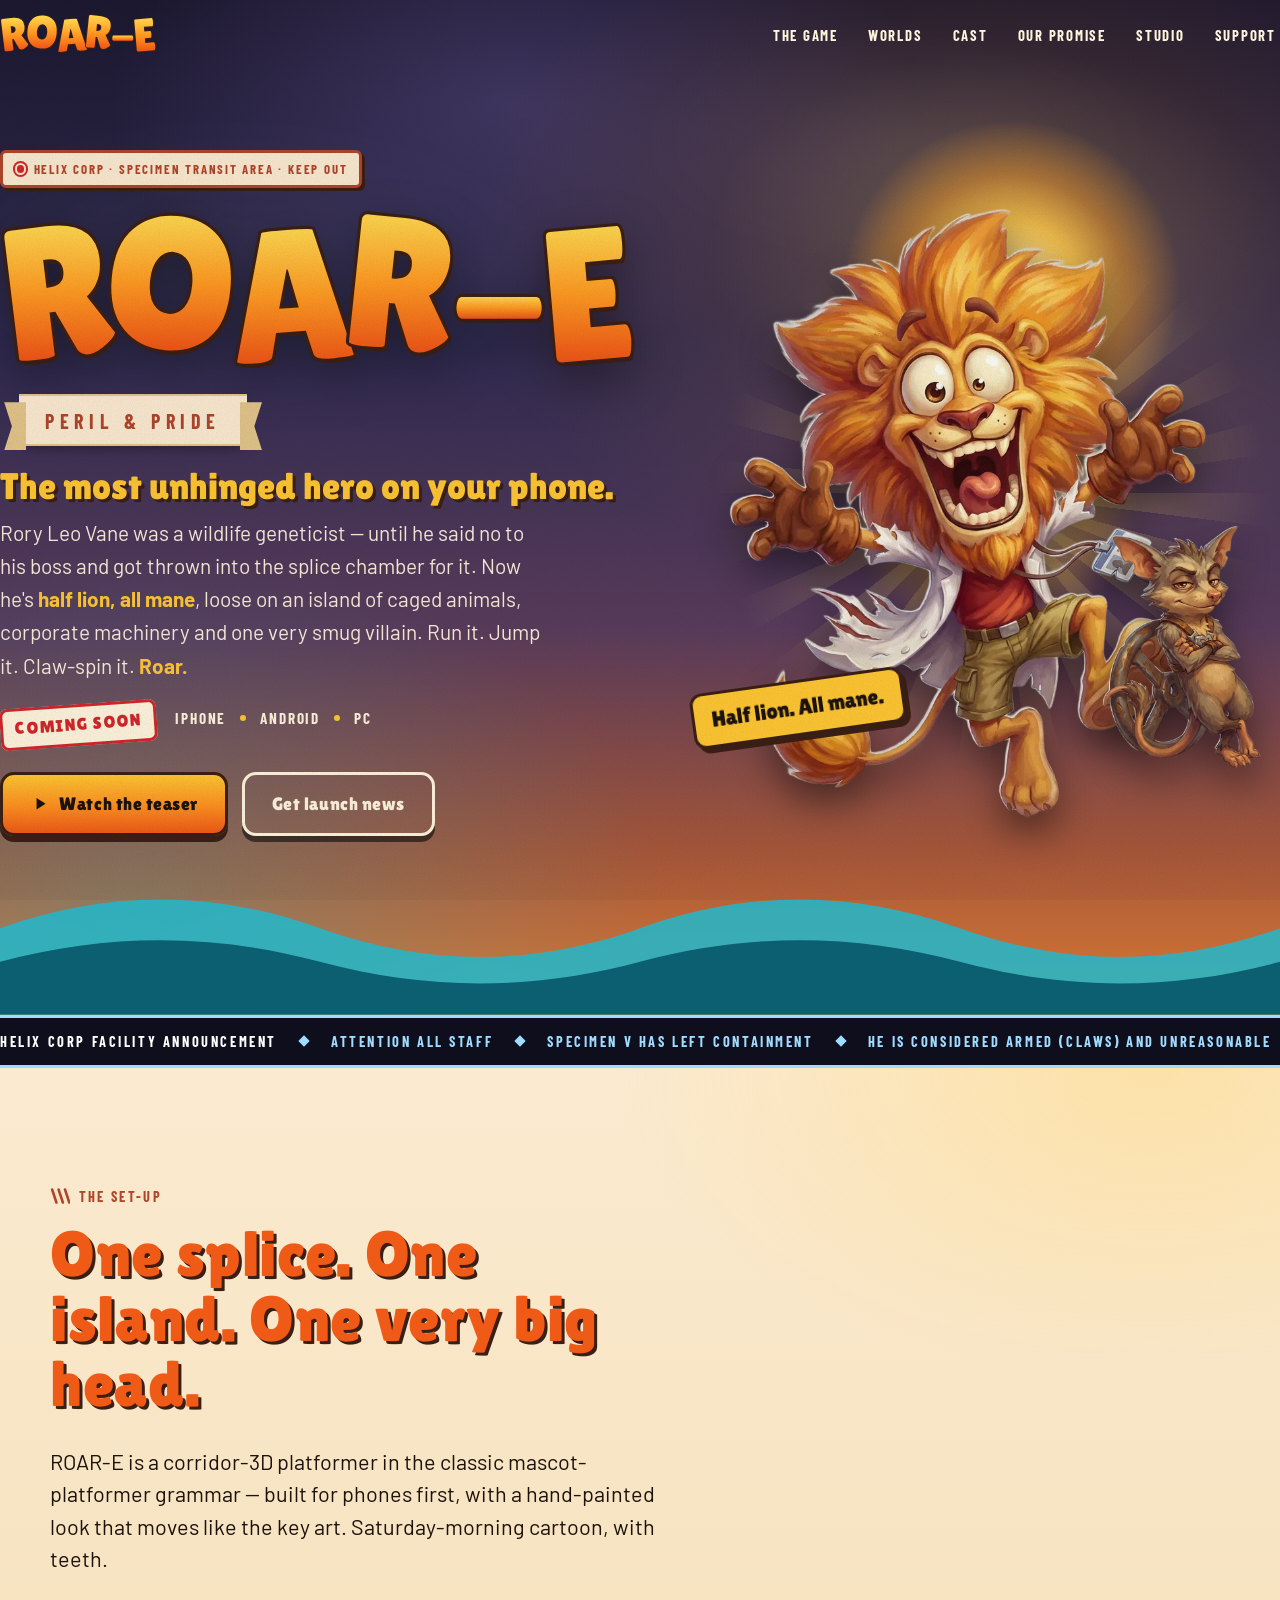
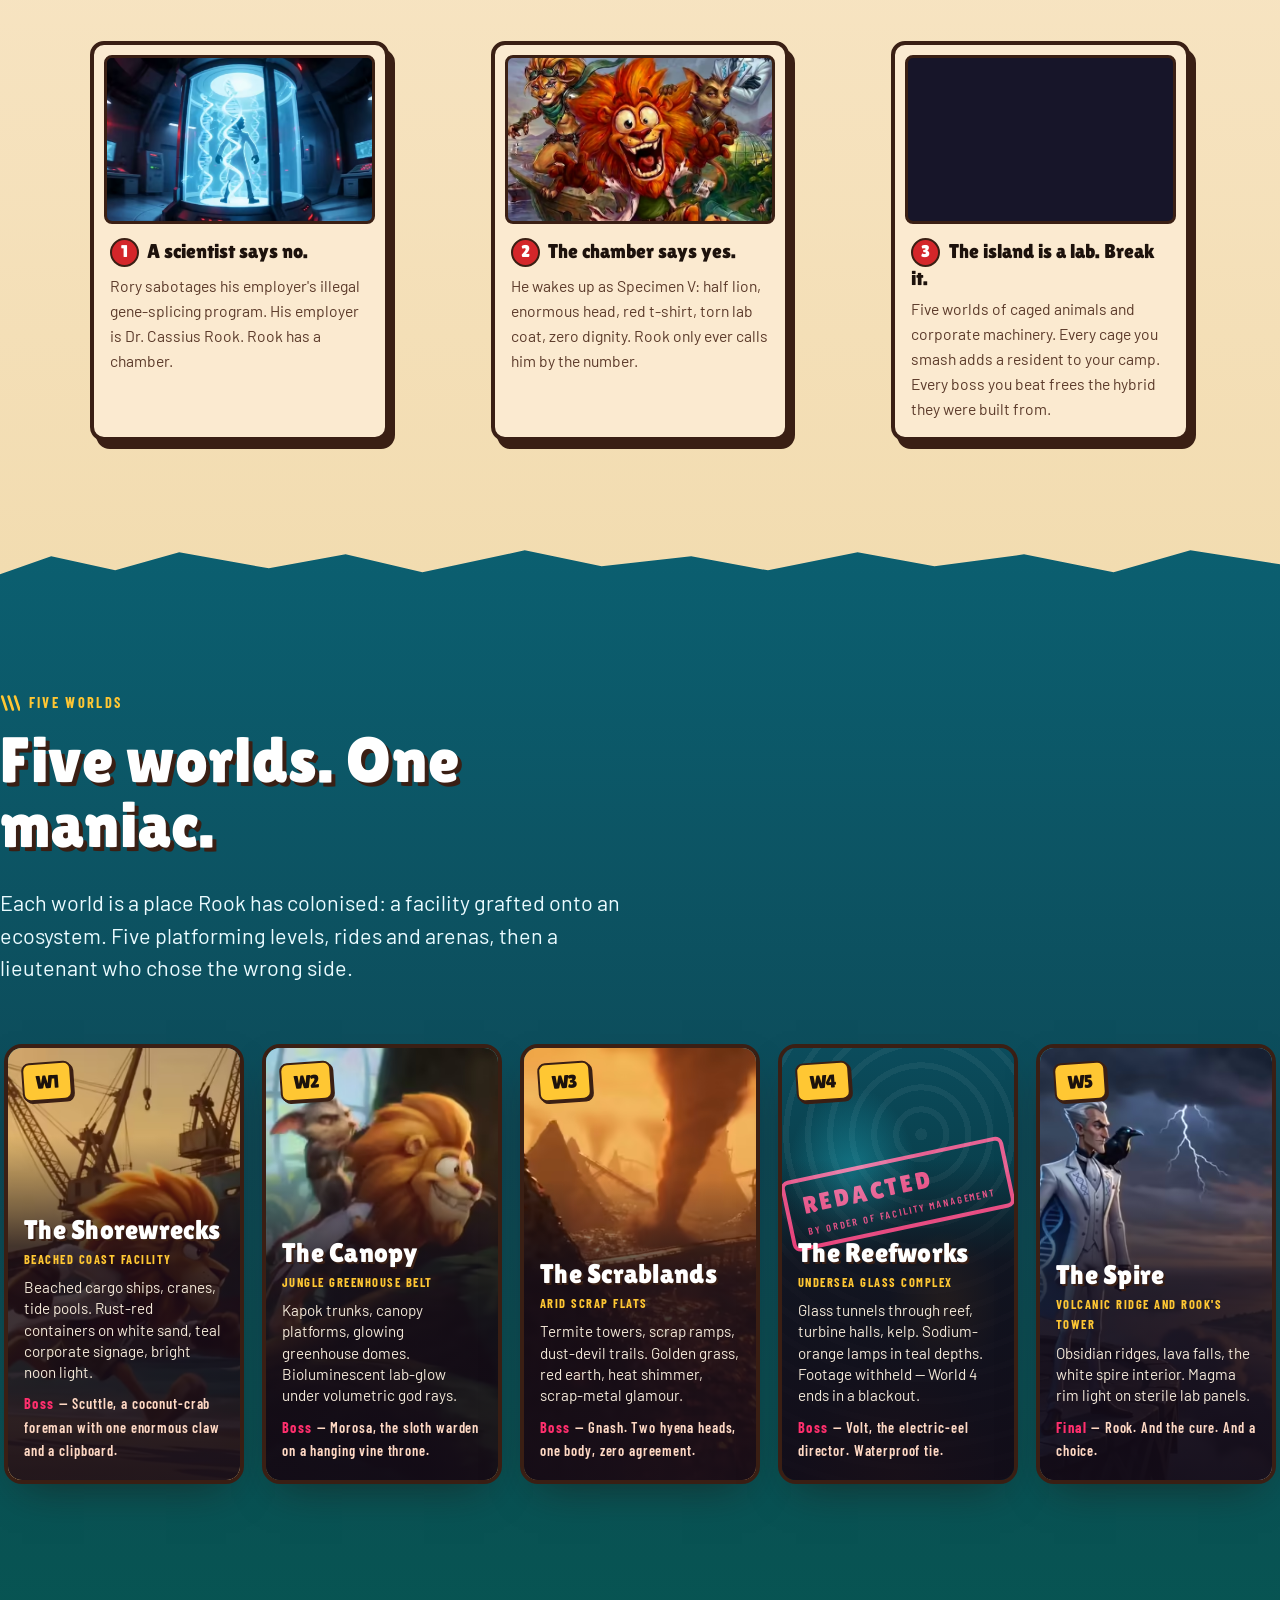
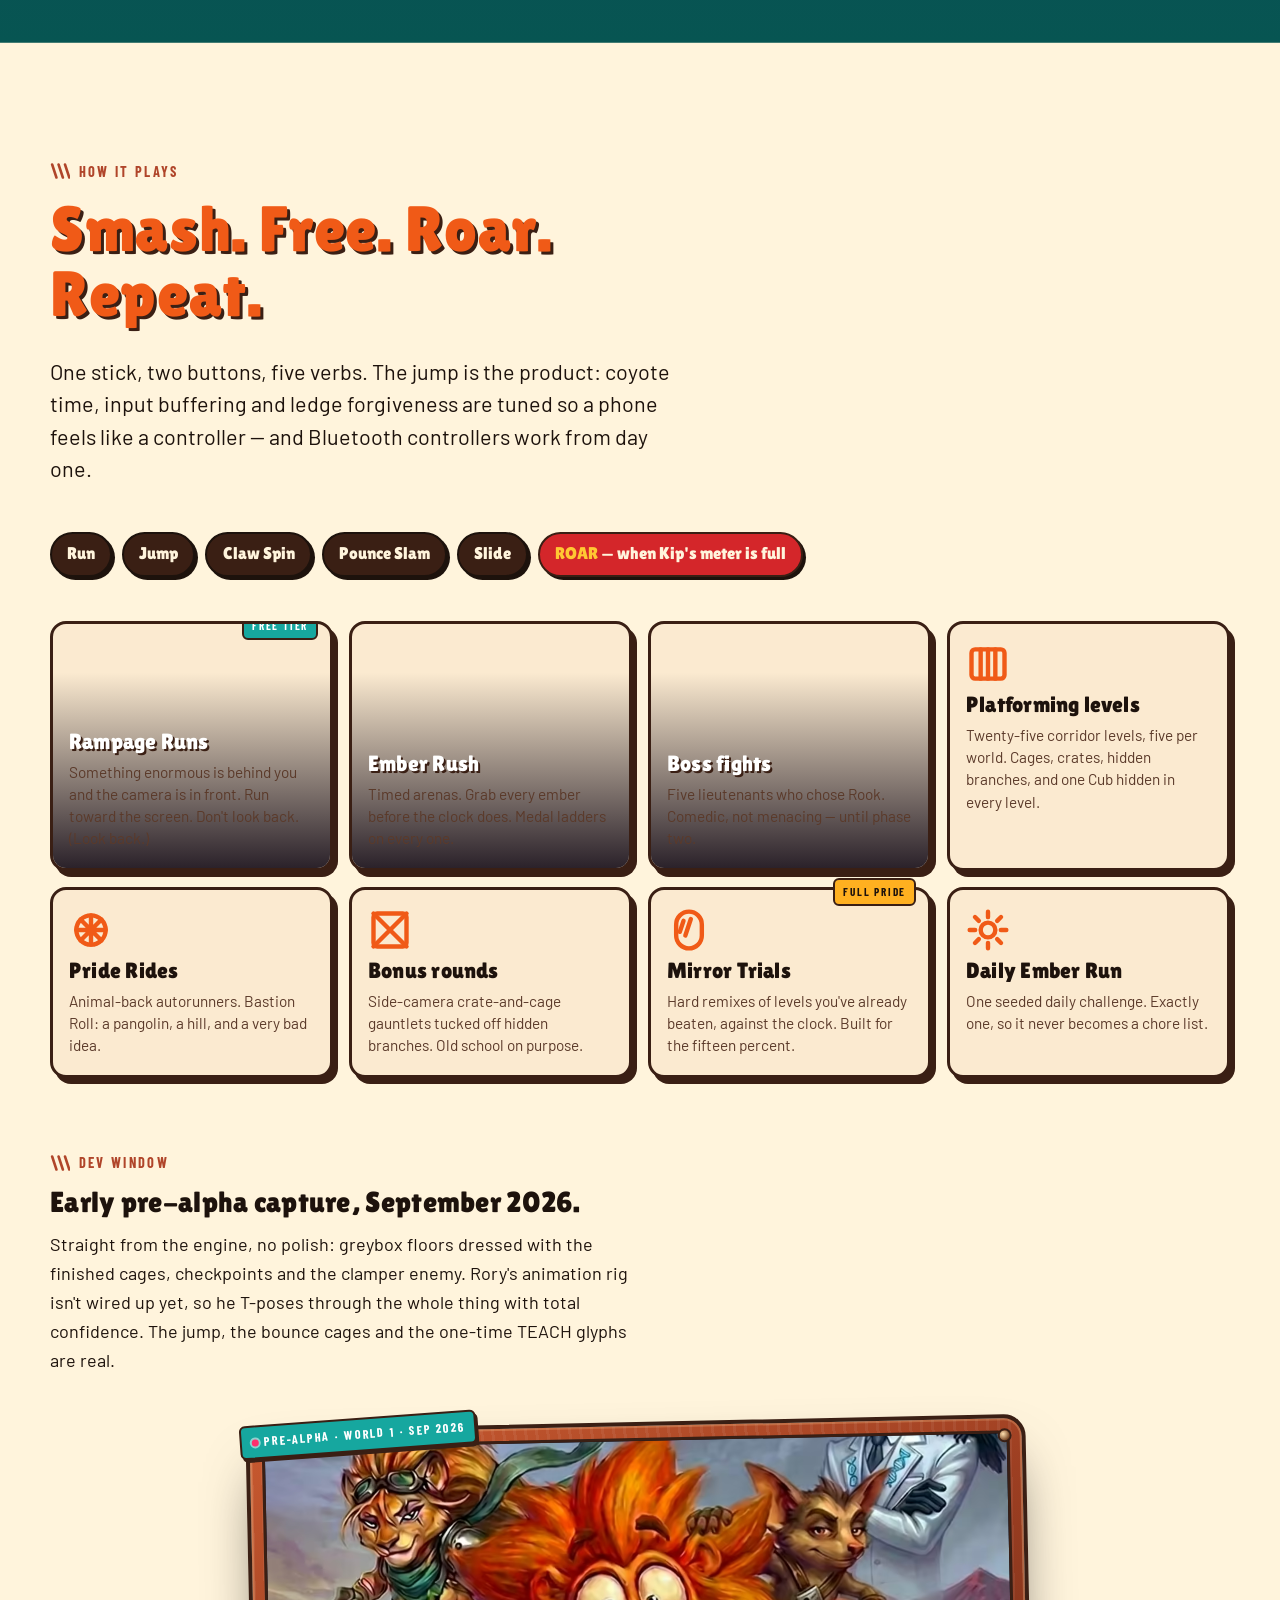
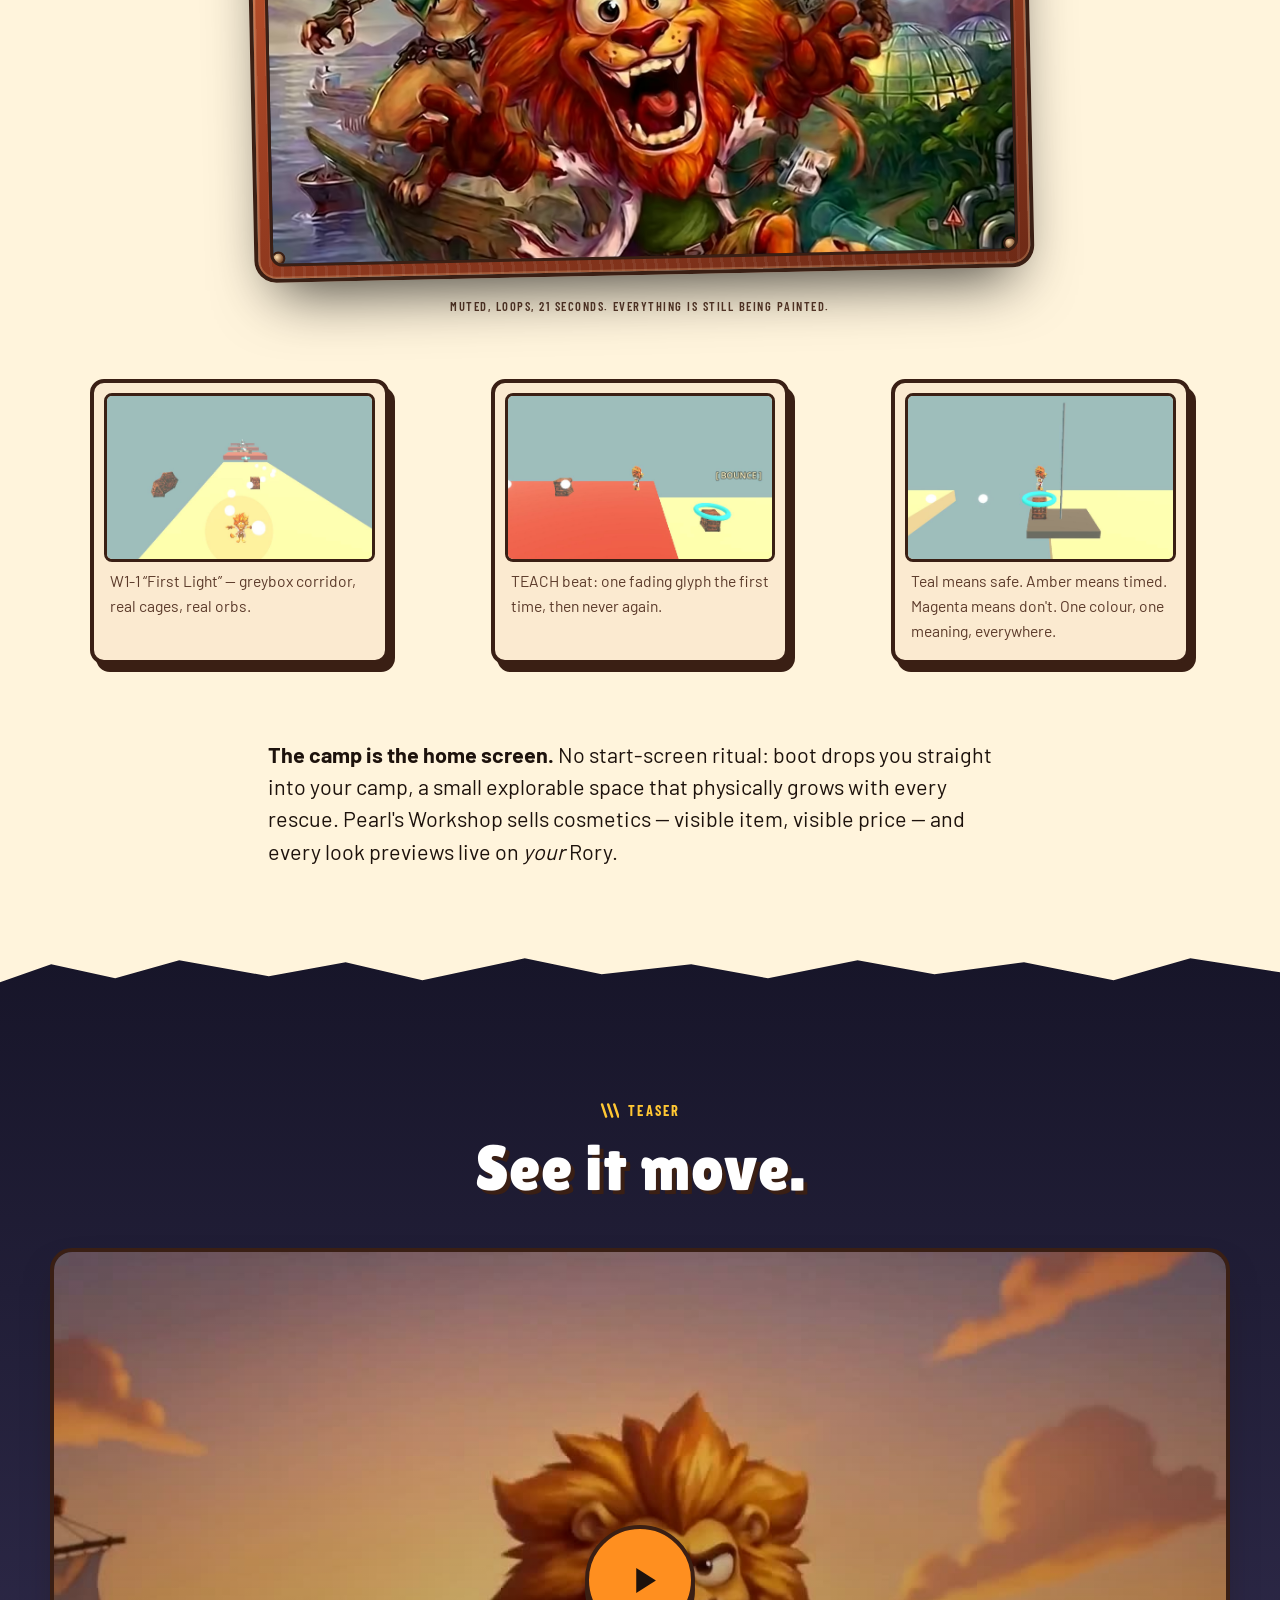
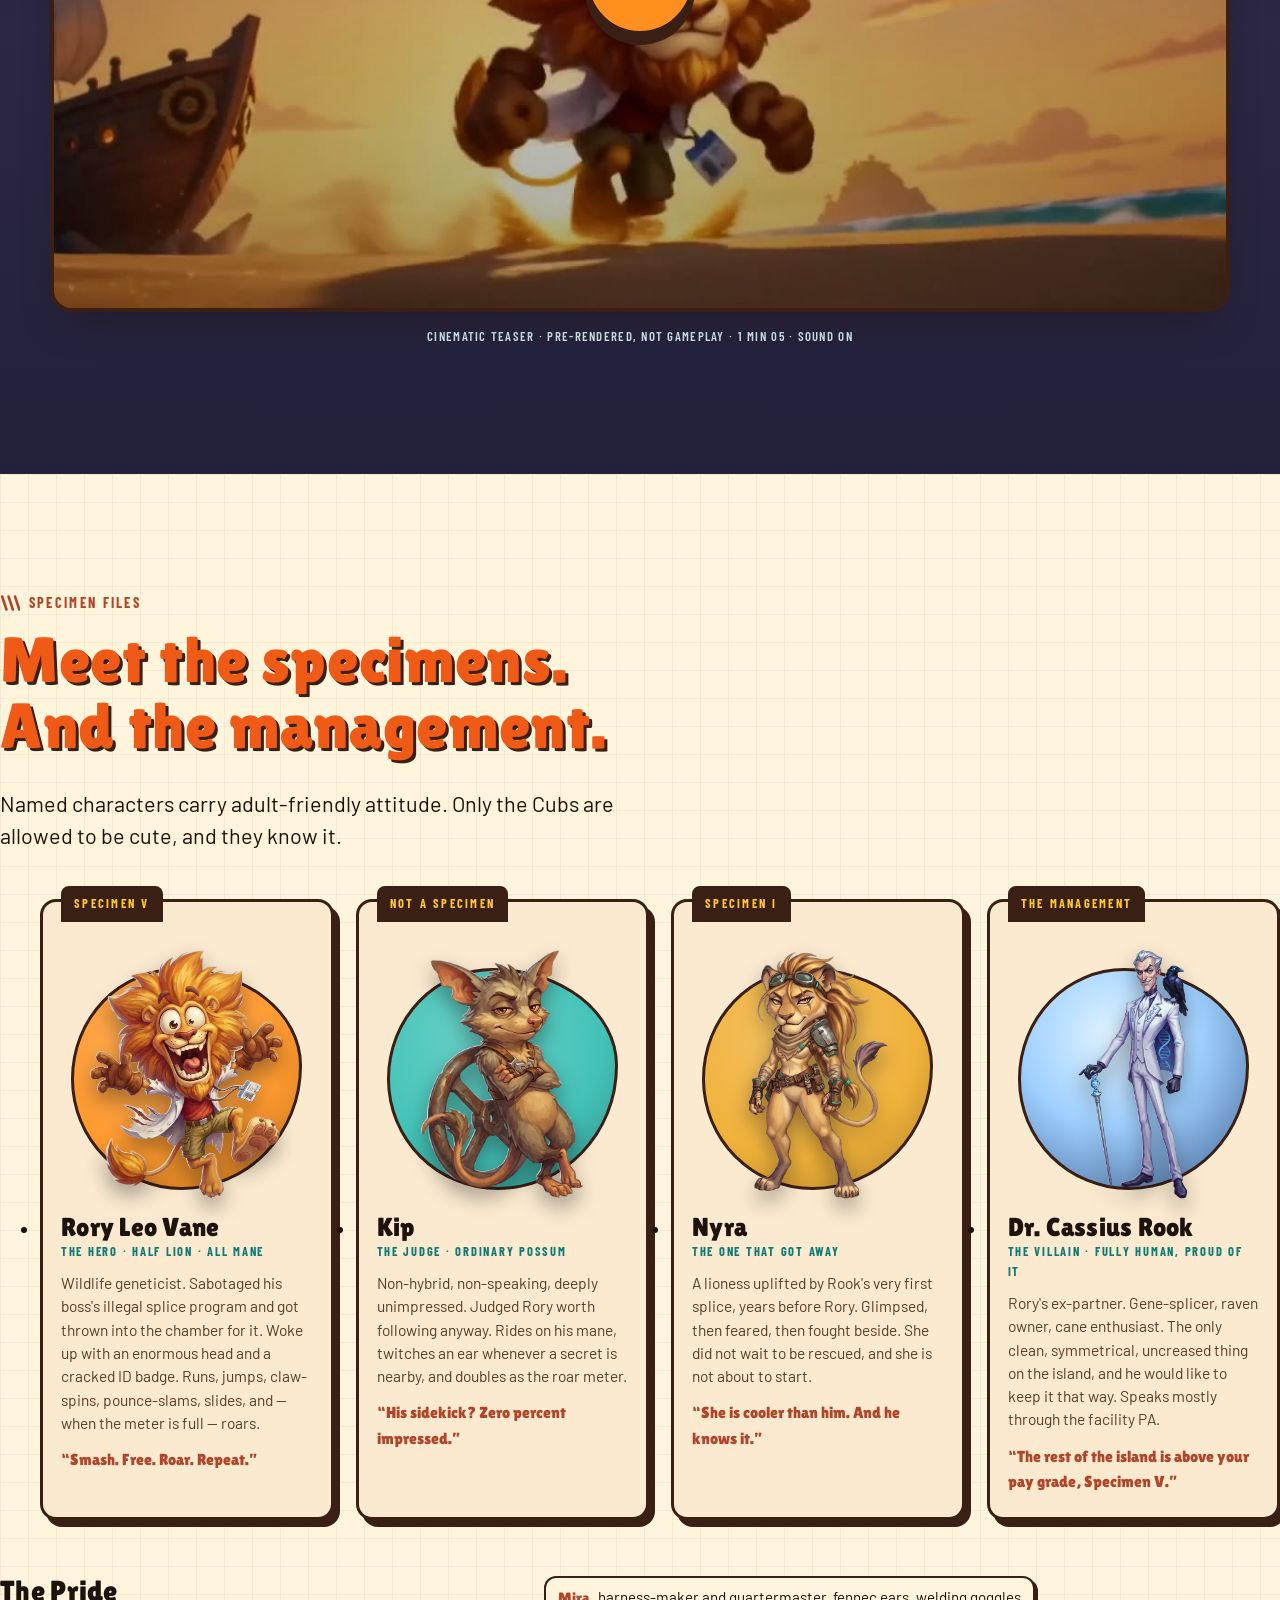
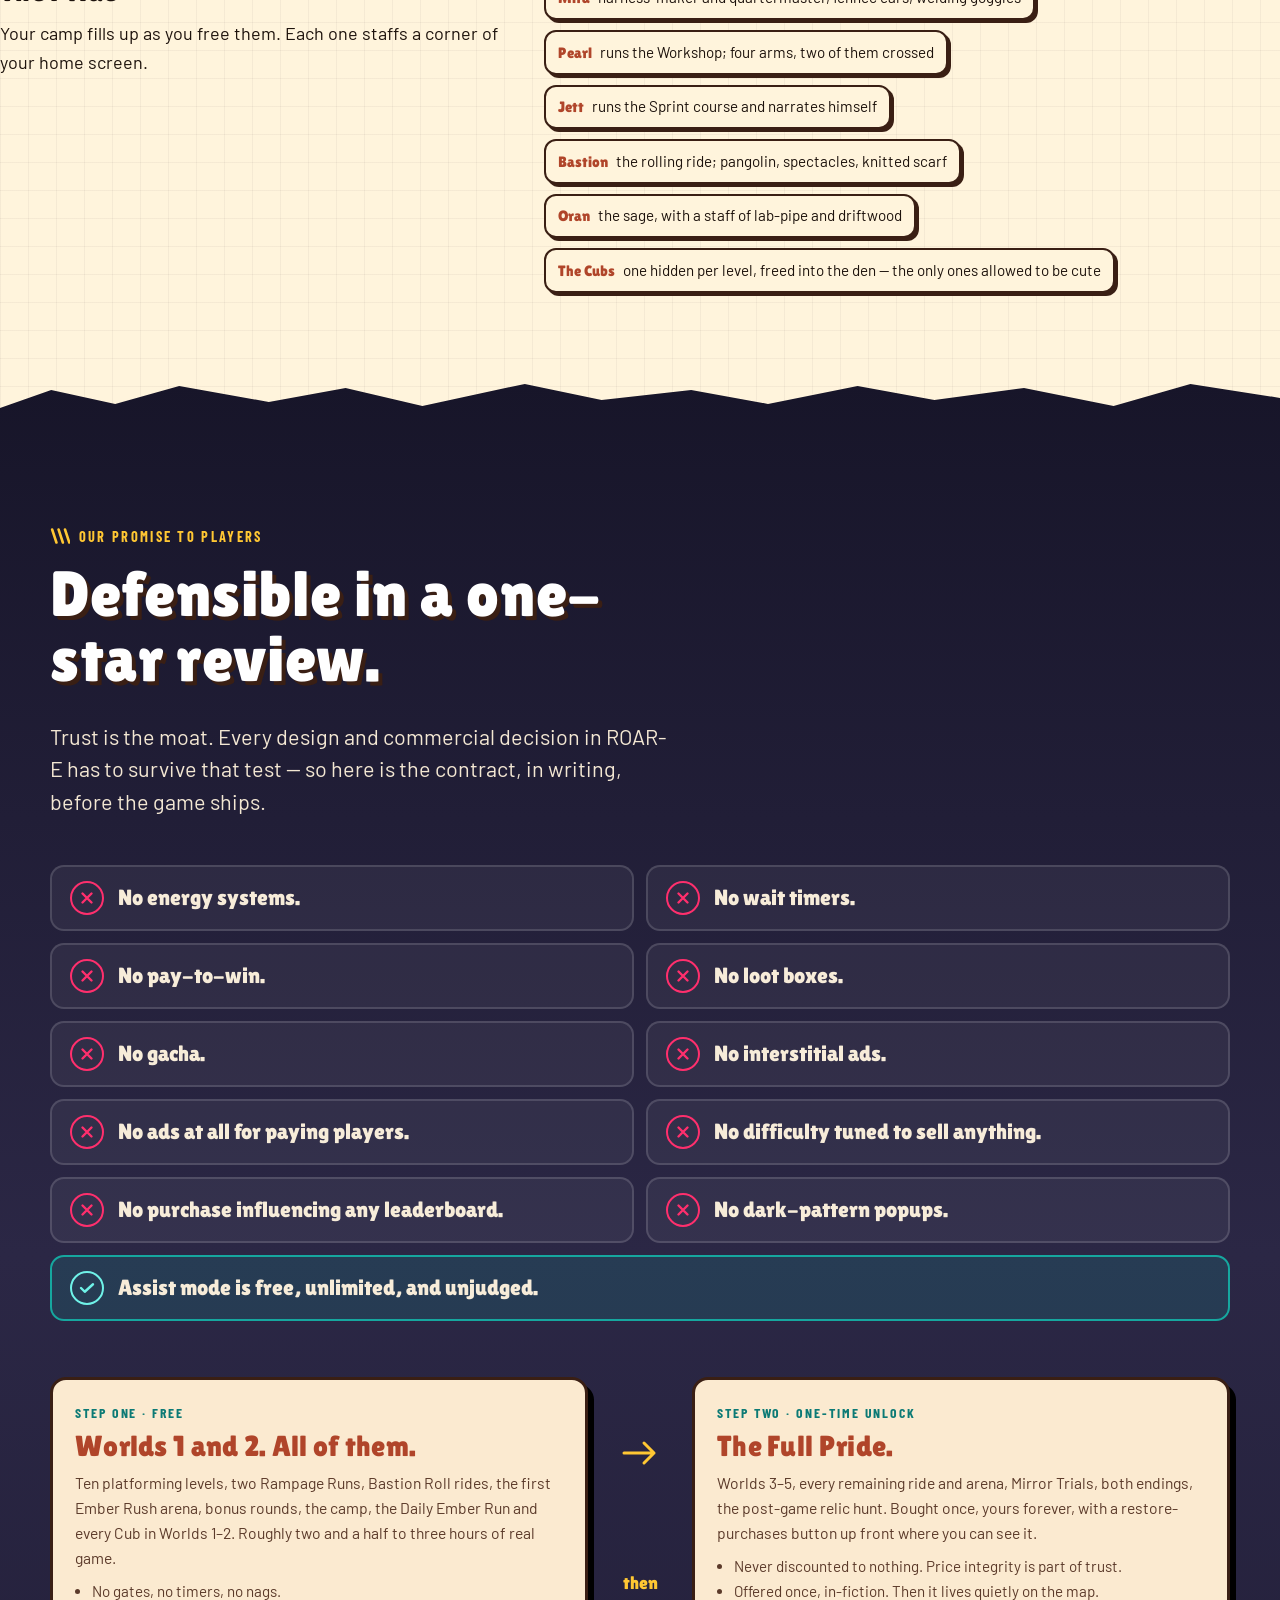
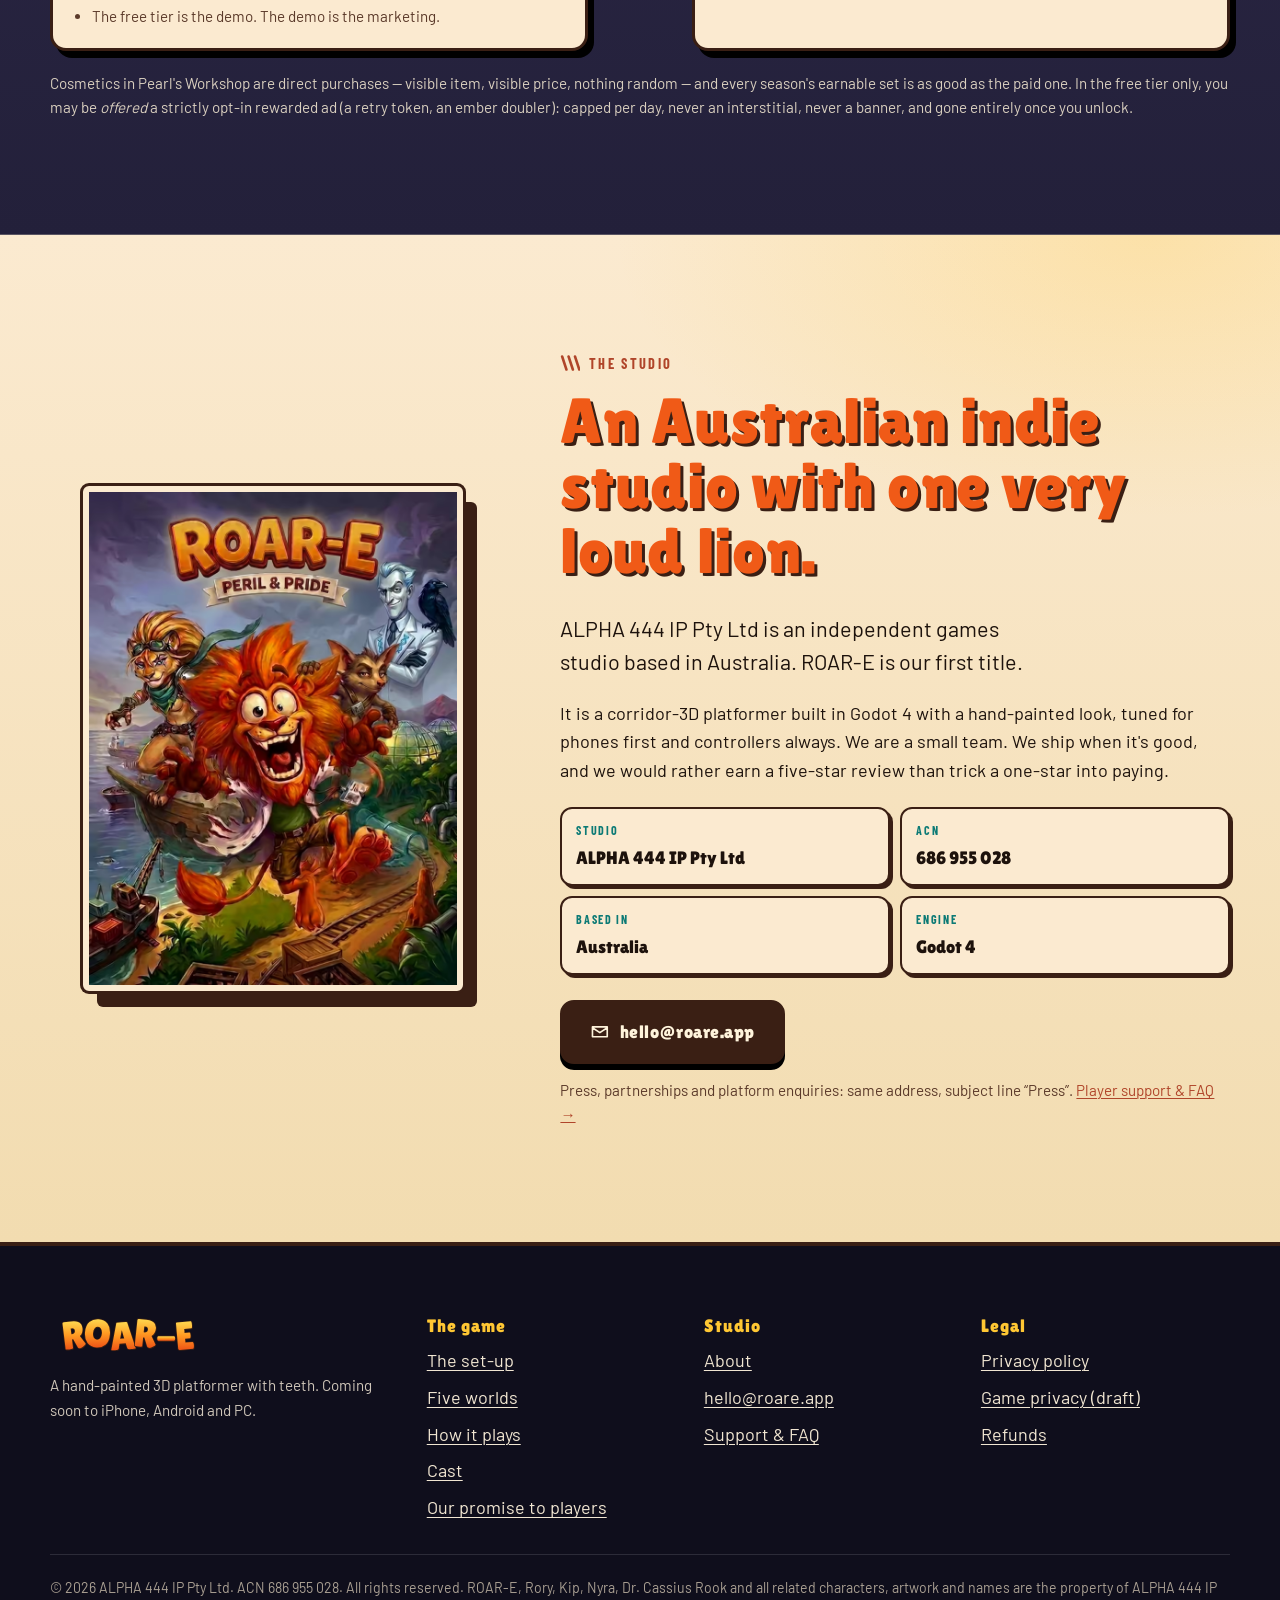
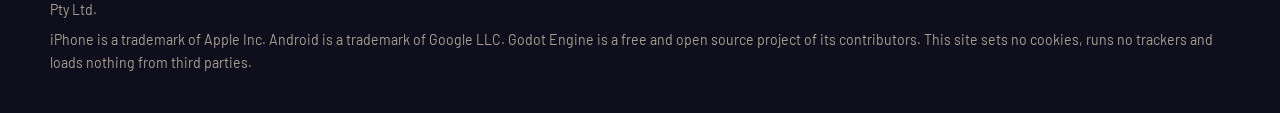
==== index.html @ 0e283715 "site: ROAR-E studio and game site v1 Static company/game site for roare.app: hero with SVG wordmark " ====
<!DOCTYPE html>
<html lang="en-AU">
<head>
<meta charset="utf-8">
<meta name="viewport" content="width=device-width, initial-scale=1">
<title>ROAR-E — Peril &amp; Pride | A hand-painted 3D platformer with teeth, coming soon to iPhone, Android and PC</title>
<meta name="description" content="ROAR-E is a hand-painted corridor-3D platformer from an Australian indie studio. Half lion, all mane: run, jump, claw-spin and roar across five worlds. Worlds 1–2 free, one-time unlock, no energy timers, no loot boxes. Coming soon to iPhone, Android and PC.">
<link rel="canonical" href="https://roare.app/">
<meta name="theme-color" content="#171529">
<meta name="color-scheme" content="light">
<meta name="robots" content="index,follow">

<meta property="og:type" content="website">
<meta property="og:site_name" content="ROAR-E">
<meta property="og:locale" content="en_AU">
<meta property="og:url" content="https://roare.app/">
<meta property="og:title" content="ROAR-E — Peril &amp; Pride">
<meta property="og:description" content="A hand-painted 3D platformer with teeth. Half lion, all mane. Worlds 1–2 free, one-time unlock, no energy timers, no loot boxes. Coming soon to iPhone, Android and PC.">
<meta property="og:image" content="https://roare.app/media/og.jpg">
<meta property="og:image:secure_url" content="https://roare.app/media/og.jpg">
<meta property="og:image:type" content="image/jpeg">
<meta property="og:image:width" content="1200">
<meta property="og:image:height" content="630">
<meta property="og:image:alt" content="ROAR-E key art: Rory the lion hero mid-leap, with Nyra, Kip and Dr. Rook behind him, and the ROAR-E wordmark.">
<meta name="twitter:card" content="summary_large_image">
<meta name="twitter:title" content="ROAR-E — Peril &amp; Pride">
<meta name="twitter:description" content="A hand-painted 3D platformer with teeth. Coming soon to iPhone, Android and PC.">
<meta name="twitter:image" content="https://roare.app/media/og.jpg">

<link rel="icon" href="favicon.svg" type="image/svg+xml">
<link rel="icon" href="favicon-32.png" sizes="32x32" type="image/png">
<link rel="apple-touch-icon" href="apple-touch-icon.png">
<link rel="preload" href="fonts/lilita-one-400.woff2" as="font" type="font/woff2" crossorigin>
<link rel="preload" href="fonts/barlow-400.woff2" as="font" type="font/woff2" crossorigin>
<link rel="preload" href="fonts/barlow-condensed-700.woff2" as="font" type="font/woff2" crossorigin>
<link rel="stylesheet" href="css/site.css">
<script>document.documentElement.classList.add("js");</script>
<script type="application/ld+json">
{
  "@context": "https://schema.org",
  "@graph": [
    {
      "@type": "Organization",
      "@id": "https://roare.app/#org",
      "name": "ALPHA 444 IP Pty Ltd",
      "legalName": "ALPHA 444 IP Pty Ltd",
      "identifier": "ACN 686 955 028",
      "url": "https://roare.app/",
      "email": "hello@roare.app",
      "logo": "https://roare.app/apple-touch-icon.png",
      "address": { "@type": "PostalAddress", "addressCountry": "AU" }
    },
    {
      "@type": "VideoGame",
      "name": "ROAR-E",
      "alternateName": "ROAR-E: Peril & Pride",
      "url": "https://roare.app/",
      "image": "https://roare.app/media/og.jpg",
      "description": "A hand-painted corridor-3D platformer. Half lion, all mane: run, jump, claw-spin and roar across five worlds.",
      "genre": ["Platformer", "Action", "Adventure"],
      "gamePlatform": ["iOS", "Android", "PC"],
      "applicationCategory": "GameApplication",
      "operatingSystem": ["iOS", "Android", "Windows"],
      "publisher": { "@id": "https://roare.app/#org" },
      "author": { "@id": "https://roare.app/#org" }
    }
  ]
}
</script>
</head>
<body>
<a class="skip" href="#main">Skip to content</a>

<svg xmlns="http://www.w3.org/2000/svg" width="0" height="0" style="position:absolute" aria-hidden="true" focusable="false">
<symbol id="wm" viewBox="-10 -780 3407 866"><defs><linearGradient id="wm-g" x1="0" y1="0" x2="0" y2="1"><stop offset="0" stop-color="#ffd84f"/><stop offset=".5" stop-color="#ff9a22"/><stop offset="1" stop-color="#ef5416"/></linearGradient></defs><g fill="#3a1f14" transform="translate(14 22)"><path d="M282.1154415115596 -7.768473449971758Q284.06535100604196 8.112264976289396 189.77346660011636 19.689852599778405Q94.48903604254946 31.389309566672566 92.66099589147225 16.501117292052733L13.202183991316083 -630.6389735780892Q8.936756972135932 -665.3780888855354 45.660964582864835 -669.887254591526L235.2372795463573 -693.1642991819092Q496.276917428025 -725.215936497463 521.2601328260803 -521.7439754109919Q528.8160321171995 -460.2061140092299 511.1493263197676 -407.15766910961963Q493.4826205223358 -354.1092242100093 453.4666701522721 -318.97058855094315L604.1200473741596 -125.89143397531413Q599.1045424027525 -101.09537158868122 559.2104613760939 -64.96418977797376Q504.89807404403604 -14.972544653088057 466.1887741300245 -10.219640260287306Q427.47947421601293 -5.466735867486555 405.20875571948363 -30.942510588745762L285.2200312594721 -236.8543995181114L254.45110055859112 -233.07644987255185ZM220.08394571833952 -512.9744646354045 238.36434722911164 -364.09254188920636 243.32707798731826 -364.70188860623205Q337.61896239324386 -376.27947622972107 327.9912842642372 -454.69062220938554Q323.6039879016519 -490.4222836684731 303.10917058669736 -505.537258469201Q282.61435327174286 -520.652233269929 240.92741490280727 -515.5337208469127Z"/><path d="M871.169413133171 -31.4115839073913Q731.2040580512808 -43.65696576343727 651.0591556029458 -143.0201612210456Q570.914253154611 -242.38335667865394 586.2972417495725 -418.21172089184705Q601.6802303445343 -594.0400851050401 698.7708284137824 -676.8933636554735Q795.8614264830305 -759.7466422059069 936.8229762630125 -747.4141046071134Q1077.7845260429945 -735.0815670083197 1156.653025801061 -638.3395919100622Q1235.5215255591274 -541.5976168118048 1219.7027582504275 -360.78827910815295Q1203.8839909417275 -179.97894140450114 1107.5093795783944 -99.57257172792323Q1011.1347682150613 -19.16620205134533 871.169413133171 -31.4115839073913ZM917.5985869102328 -556.3626119303674Q869.781241401829 -560.5460875822549 833.5700610329503 -519.546082505517Q797.3588806640716 -478.5460774287791 790.4299991156328 -399.3485989304853Q783.5011175671939 -320.15112043219153 810.6790341412625 -275.111017738115Q837.8569507153312 -230.07091504403843 888.1647829689643 -225.6695500352817Q938.4726152225976 -221.26818502652495 973.6004451506368 -261.3591511479188Q1008.728275078676 -301.4501172693126 1015.7007344984887 -381.14569311665224Q1022.6731939183014 -460.84126896399187 994.044563168469 -506.5102026212358Q965.4159324186365 -552.1791362784797 917.5985869102328 -556.3626119303674Z"/><path d="M1759.979505747462 12.683200183452179Q1673.1914333748573 18.75201339919108 1664.2553037582031 -8.691484691875118L1622.3371049866369 -135.0752835418363L1463.7244209953246 -123.98400421652039L1443.4448662820614 1.736875754277449Q1439.6219326665703 33.07990015479675 1349.841168143186 39.35798279176803Q1301.9580937307146 42.70629353148605 1278.630459969146 38.824090151171895Q1255.3028262075773 34.94188677085774 1255.0935567863448 31.94919462007827L1384.437260957561 -655.7485632585328Q1383.879209167608 -663.7290756606114 1520.5454840532038 -673.2857125635567Q1657.2117589388 -682.8423494665018 1657.7698107287529 -674.8618370644232L1877.6432806222192 -10.581280945996092Q1878.1315759384283 -3.5983325941773217 1832.5226555214529 3.6007213990917393Q1786.9137351044774 10.7997753923608 1759.979505747462 12.683200183452179ZM1479.8044500863164 -252.41855044312118 1584.548675363598 -259.7429801862543 1525.2187030368718 -463.09969727155226 1519.2333187353129 -462.68115842908753Z"/><path d="M2042.5837062130397 -58.2979939660022Q2040.9112508007572 -42.38564364010983 1946.4316707407713 -52.31584765053691Q1850.9575687854172 -62.35058012423164 1852.5254957344318 -77.26840855475574L1920.678053784942 -725.6966843348698Q1924.33654999931 -760.5049506727594 1961.133860127936 -756.6373975318562L2151.087542143276 -736.6724610477345Q2412.646800625132 -709.1814752083416 2391.218465655263 -505.3044866578456Q2384.7377009326683 -443.6441291450127 2355.5904880488133 -395.92945654733853Q2326.4432751649583 -348.21478394966437 2279.5484578707246 -322.97837947239304L2382.90723940092 -100.95819507333125Q2372.44238111955 -77.92589729063393 2325.4430353620487 -51.694970917994205Q2261.2769977194434 -15.202237213217671 2222.4906438000808 -19.27884728065615Q2183.704289880718 -23.35545734809463 2167.7351708402152 -53.188111220491706L2097.1418461312137 -280.814081853303L2066.3116673747973 -284.0544642146002ZM2095.7886940162753 -564.5096387084533 2080.1094245261274 -415.33135440321234 2085.0820340029686 -414.80871208687404Q2179.5616140629545 -404.878508076447 2187.819362661099 -483.44573781054055Q2191.582387338735 -519.2485260437984 2175.0129803816058 -538.5864357831947Q2158.4435734244767 -557.9243455225911 2116.673653819009 -562.3145409798325Z"/><path d="M2851.0 -200.0H2456.0Q2438.0 -200.0 2430.0 -229.0Q2426.0 -244.0 2426.0 -258.0Q2426.0 -272.0 2430.0 -287.0Q2438.0 -316.0 2456.0 -316.0H2851.0Q2869.0 -316.0 2877.0 -287.0Q2881.0 -272.0 2881.0 -258.0Q2881.0 -244.0 2877.0 -229.0Q2869.0 -200.0 2851.0 -200.0Z"/><path d="M3249.260539689362 -412.35901887782006Q3268.1882389531047 -414.01497799002556 3274.289140945441 -344.2813491236033Q3276.1194115431417 -323.3612604636767 3274.120474070037 -294.5775107256975Q3272.1215365969324 -265.79376098771826 3260.1672002198316 -264.7478920747464L3133.65047356218 -253.67911274579382L3142.3660478369457 -154.0596429366192L3325.665872285827 -170.0962996021883Q3342.6011821533866 -171.5779472288985 3352.413203022834 -128.26831496934764Q3357.057746229315 -109.60208293384744 3358.9315946983897 -88.18389692487492Q3360.805443167464 -66.7657109159024 3357.791570232334 -32.372156724297106Q3354.7776972972038 2.0213974673081907 3340.8309715239193 3.2415778657754046L3000.1323847765425 33.0488418854745Q2962.2769862490563 36.36076010988551 2959.5751582238786 5.478724469041396L2903.5340156371344 -635.074466403951Q2901.2679663256954 -660.9755285543365 2924.1804443818055 -662.9801106375326L3280.8181462986504 -694.1818665411943Q3301.7382349585773 -696.012137138895 3309.451518191745 -607.8489063577755Q3317.1648014249126 -519.685675576656 3296.244712764986 -517.8554049789552L3111.948693618013 -501.7315925706384L3120.7514236355264 -401.1159280633721Z"/></g><g fill="url(#wm-g)" stroke="#3a1f14" stroke-width="34" stroke-linejoin="round" paint-order="stroke fill"><path d="M282.1154415115596 -7.768473449971758Q284.06535100604196 8.112264976289396 189.77346660011636 19.689852599778405Q94.48903604254946 31.389309566672566 92.66099589147225 16.501117292052733L13.202183991316083 -630.6389735780892Q8.936756972135932 -665.3780888855354 45.660964582864835 -669.887254591526L235.2372795463573 -693.1642991819092Q496.276917428025 -725.215936497463 521.2601328260803 -521.7439754109919Q528.8160321171995 -460.2061140092299 511.1493263197676 -407.15766910961963Q493.4826205223358 -354.1092242100093 453.4666701522721 -318.97058855094315L604.1200473741596 -125.89143397531413Q599.1045424027525 -101.09537158868122 559.2104613760939 -64.96418977797376Q504.89807404403604 -14.972544653088057 466.1887741300245 -10.219640260287306Q427.47947421601293 -5.466735867486555 405.20875571948363 -30.942510588745762L285.2200312594721 -236.8543995181114L254.45110055859112 -233.07644987255185ZM220.08394571833952 -512.9744646354045 238.36434722911164 -364.09254188920636 243.32707798731826 -364.70188860623205Q337.61896239324386 -376.27947622972107 327.9912842642372 -454.69062220938554Q323.6039879016519 -490.4222836684731 303.10917058669736 -505.537258469201Q282.61435327174286 -520.652233269929 240.92741490280727 -515.5337208469127Z"/><path d="M871.169413133171 -31.4115839073913Q731.2040580512808 -43.65696576343727 651.0591556029458 -143.0201612210456Q570.914253154611 -242.38335667865394 586.2972417495725 -418.21172089184705Q601.6802303445343 -594.0400851050401 698.7708284137824 -676.8933636554735Q795.8614264830305 -759.7466422059069 936.8229762630125 -747.4141046071134Q1077.7845260429945 -735.0815670083197 1156.653025801061 -638.3395919100622Q1235.5215255591274 -541.5976168118048 1219.7027582504275 -360.78827910815295Q1203.8839909417275 -179.97894140450114 1107.5093795783944 -99.57257172792323Q1011.1347682150613 -19.16620205134533 871.169413133171 -31.4115839073913ZM917.5985869102328 -556.3626119303674Q869.781241401829 -560.5460875822549 833.5700610329503 -519.546082505517Q797.3588806640716 -478.5460774287791 790.4299991156328 -399.3485989304853Q783.5011175671939 -320.15112043219153 810.6790341412625 -275.111017738115Q837.8569507153312 -230.07091504403843 888.1647829689643 -225.6695500352817Q938.4726152225976 -221.26818502652495 973.6004451506368 -261.3591511479188Q1008.728275078676 -301.4501172693126 1015.7007344984887 -381.14569311665224Q1022.6731939183014 -460.84126896399187 994.044563168469 -506.5102026212358Q965.4159324186365 -552.1791362784797 917.5985869102328 -556.3626119303674Z"/><path d="M1759.979505747462 12.683200183452179Q1673.1914333748573 18.75201339919108 1664.2553037582031 -8.691484691875118L1622.3371049866369 -135.0752835418363L1463.7244209953246 -123.98400421652039L1443.4448662820614 1.736875754277449Q1439.6219326665703 33.07990015479675 1349.841168143186 39.35798279176803Q1301.9580937307146 42.70629353148605 1278.630459969146 38.824090151171895Q1255.3028262075773 34.94188677085774 1255.0935567863448 31.94919462007827L1384.437260957561 -655.7485632585328Q1383.879209167608 -663.7290756606114 1520.5454840532038 -673.2857125635567Q1657.2117589388 -682.8423494665018 1657.7698107287529 -674.8618370644232L1877.6432806222192 -10.581280945996092Q1878.1315759384283 -3.5983325941773217 1832.5226555214529 3.6007213990917393Q1786.9137351044774 10.7997753923608 1759.979505747462 12.683200183452179ZM1479.8044500863164 -252.41855044312118 1584.548675363598 -259.7429801862543 1525.2187030368718 -463.09969727155226 1519.2333187353129 -462.68115842908753Z"/><path d="M2042.5837062130397 -58.2979939660022Q2040.9112508007572 -42.38564364010983 1946.4316707407713 -52.31584765053691Q1850.9575687854172 -62.35058012423164 1852.5254957344318 -77.26840855475574L1920.678053784942 -725.6966843348698Q1924.33654999931 -760.5049506727594 1961.133860127936 -756.6373975318562L2151.087542143276 -736.6724610477345Q2412.646800625132 -709.1814752083416 2391.218465655263 -505.3044866578456Q2384.7377009326683 -443.6441291450127 2355.5904880488133 -395.92945654733853Q2326.4432751649583 -348.21478394966437 2279.5484578707246 -322.97837947239304L2382.90723940092 -100.95819507333125Q2372.44238111955 -77.92589729063393 2325.4430353620487 -51.694970917994205Q2261.2769977194434 -15.202237213217671 2222.4906438000808 -19.27884728065615Q2183.704289880718 -23.35545734809463 2167.7351708402152 -53.188111220491706L2097.1418461312137 -280.814081853303L2066.3116673747973 -284.0544642146002ZM2095.7886940162753 -564.5096387084533 2080.1094245261274 -415.33135440321234 2085.0820340029686 -414.80871208687404Q2179.5616140629545 -404.878508076447 2187.819362661099 -483.44573781054055Q2191.582387338735 -519.2485260437984 2175.0129803816058 -538.5864357831947Q2158.4435734244767 -557.9243455225911 2116.673653819009 -562.3145409798325Z"/><path d="M2851.0 -200.0H2456.0Q2438.0 -200.0 2430.0 -229.0Q2426.0 -244.0 2426.0 -258.0Q2426.0 -272.0 2430.0 -287.0Q2438.0 -316.0 2456.0 -316.0H2851.0Q2869.0 -316.0 2877.0 -287.0Q2881.0 -272.0 2881.0 -258.0Q2881.0 -244.0 2877.0 -229.0Q2869.0 -200.0 2851.0 -200.0Z"/><path d="M3249.260539689362 -412.35901887782006Q3268.1882389531047 -414.01497799002556 3274.289140945441 -344.2813491236033Q3276.1194115431417 -323.3612604636767 3274.120474070037 -294.5775107256975Q3272.1215365969324 -265.79376098771826 3260.1672002198316 -264.7478920747464L3133.65047356218 -253.67911274579382L3142.3660478369457 -154.0596429366192L3325.665872285827 -170.0962996021883Q3342.6011821533866 -171.5779472288985 3352.413203022834 -128.26831496934764Q3357.057746229315 -109.60208293384744 3358.9315946983897 -88.18389692487492Q3360.805443167464 -66.7657109159024 3357.791570232334 -32.372156724297106Q3354.7776972972038 2.0213974673081907 3340.8309715239193 3.2415778657754046L3000.1323847765425 33.0488418854745Q2962.2769862490563 36.36076010988551 2959.5751582238786 5.478724469041396L2903.5340156371344 -635.074466403951Q2901.2679663256954 -660.9755285543365 2924.1804443818055 -662.9801106375326L3280.8181462986504 -694.1818665411943Q3301.7382349585773 -696.012137138895 3309.451518191745 -607.8489063577755Q3317.1648014249126 -519.685675576656 3296.244712764986 -517.8554049789552L3111.948693618013 -501.7315925706384L3120.7514236355264 -401.1159280633721Z"/></g></symbol>
</svg>

<header class="top">
  <div class="wrap-wide top__row">
    <a class="brand" href="#main" aria-label="ROAR-E home">
      <svg class="wordmark wordmark--sm" viewBox="0 0 3407 866" role="img" aria-label="ROAR-E"><use href="#wm"/></svg>
    </a>
    <nav aria-label="Site">
      <ul class="nav">
        <li><a href="#game">The game</a></li>
        <li><a href="#worlds">Worlds</a></li>
        <li><a href="#cast">Cast</a></li>
        <li><a href="#promise">Our promise</a></li>
        <li><a href="#studio">Studio</a></li>
        <li><a href="support.html">Support</a></li>
      </ul>
    </nav>
  </div>
</header>

<main id="main">

<!-- ============================== HERO ============================== -->
<section class="hero" aria-labelledby="hero-title">
  <div class="hero__clouds" aria-hidden="true"></div>
  <div class="hero__sun" aria-hidden="true"></div>
  <div class="wrap-wide hero__grid">
    <div class="hero__copy">
      <p class="sign"><i class="sign__dot" aria-hidden="true"></i>Helix Corp · Specimen transit area · Keep out</p>
      <h1 id="hero-title">
        <svg class="wordmark" viewBox="0 0 3407 866" role="img" aria-label="ROAR-E"><use href="#wm"/></svg>
      </h1>
      <p class="ribbon">Peril &amp; Pride</p>
      <p class="hero__tag">The most unhinged hero on your phone.</p>
      <p class="hero__lead">Rory Leo Vane was a wildlife geneticist — until he said no to his boss and got thrown into the splice chamber for it. Now he's <strong>half lion, all mane</strong>, loose on an island of caged animals, corporate machinery and one very smug villain. Run it. Jump it. Claw-spin it. <strong>Roar.</strong></p>
      <div class="launch">
        <span class="stamp">Coming soon</span>
        <p class="platforms" aria-label="Platforms"><span>iPhone</span><i aria-hidden="true"></i><span>Android</span><i aria-hidden="true"></i><span>PC</span></p>
      </div>
      <div class="cta">
        <a class="btn btn--primary" href="#teaser"><svg viewBox="0 0 24 24" aria-hidden="true"><path d="M8 5v14l11-7z" fill="currentColor"/></svg>Watch the teaser</a>
        <a class="btn btn--ghost" href="mailto:hello@roare.app?subject=ROAR-E%20launch%20news" data-site-href="mailto:CONTACT_EMAIL?subject=ROAR-E%20launch%20news">Get launch news</a>
      </div>
    </div>

    <div class="hero__stage">
      <div class="burst" aria-hidden="true"></div>
      <div class="cutout cutout--rory"><img src="media/rory-cut.webp" width="720" height="917" alt="Rory, the lion hero: enormous amber mane, red t-shirt, torn lab coat, leaping straight at you with a huge fanged grin" fetchpriority="high" decoding="async"></div>
      <div class="cutout cutout--kip" aria-hidden="true"><img src="media/kip-cut.webp" width="480" height="729" alt="" decoding="async"></div>
      <p class="hero__sticker" aria-hidden="true">Half lion. All mane.</p>
    </div>
  </div>
  <div class="hero__sea" aria-hidden="true">
    <svg viewBox="0 0 1440 160" preserveAspectRatio="none">
      <path d="M0 70c120-40 240-40 360 0s240 40 360 0 240-40 360 0 240 40 360 0v90H0z" fill="#21b8cc" opacity=".85"/>
      <path d="M0 105c120-30 240-30 360 0s240 30 360 0 240-30 360 0 240 30 360 0v55H0z" fill="#0b5f70"/>
    </svg>
  </div>
</section>

<!-- Helix Corp PA ticker (decorative) -->
<div class="ticker" aria-hidden="true">
  <div class="ticker__track">
    <div class="ticker__item"><b>Helix Corp facility announcement</b><i></i>Attention all staff<i></i>Specimen V has left containment<i></i>He is considered armed (claws) and unreasonable<i></i>Do not engage<i></i>Do not feed<i></i>Report sightings to Dr. Rook<i></i>The rest of the island is above your pay grade<i></i>Coming soon to iPhone, Android and PC<i></i></div>
    <div class="ticker__item"><b>Helix Corp facility announcement</b><i></i>Attention all staff<i></i>Specimen V has left containment<i></i>He is considered armed (claws) and unreasonable<i></i>Do not engage<i></i>Do not feed<i></i>Report sightings to Dr. Rook<i></i>The rest of the island is above your pay grade<i></i>Coming soon to iPhone, Android and PC<i></i></div>
  </div>
</div>

<!-- ============================== THE SET-UP ============================== -->
<section id="game" class="sec sec--sand" aria-labelledby="game-title">
  <div class="wrap">
    <div class="sec__head" data-reveal>
      <p class="eyebrow">The set-up</p>
      <h2 id="game-title" class="h-pop">One splice. One island. One very big head.</h2>
      <p class="lead">ROAR-E is a corridor-3D platformer in the classic mascot-platformer grammar — built for phones first, with a hand-painted look that moves like the key art. Saturday-morning cartoon, with teeth.</p>
    </div>
    <div class="strip">
      <figure class="panel" data-reveal="pop">
        <div class="panel__img">
          <picture>
            <source srcset="media/story-chamber.avif" type="image/avif">
            <source srcset="media/story-chamber.webp" type="image/webp">
            <img src="media/story-chamber.webp" width="1000" height="563" alt="A glowing splice chamber in Dr. Rook's laboratory, a silhouette standing inside it" loading="lazy" decoding="async">
          </picture>
        </div>
        <figcaption><p class="panel__cap">A scientist says no.</p><p class="panel__sub">Rory sabotages his employer's illegal gene-splicing program. His employer is Dr. Cassius Rook. Rook has a chamber.</p></figcaption>
      </figure>
      <figure class="panel" data-reveal="pop" data-delay="1">
        <div class="panel__img">
          <picture>
            <source srcset="media/key-art.avif" type="image/avif">
            <source srcset="media/key-art.webp" type="image/webp">
            <img src="media/key-art.jpg" width="1280" height="720" alt="Rory mid-leap, mouth open, enormous mane, torn lab coat flying" loading="lazy" decoding="async">
          </picture>
        </div>
        <figcaption><p class="panel__cap">The chamber says yes.</p><p class="panel__sub">He wakes up as Specimen V: half lion, enormous head, red t-shirt, torn lab coat, zero dignity. Rook only ever calls him by the number.</p></figcaption>
      </figure>
      <figure class="panel" data-reveal="pop" data-delay="2">
        <div class="panel__img">
          <picture>
            <source srcset="media/story-cages.avif" type="image/avif">
            <source srcset="media/story-cages.webp" type="image/webp">
            <img src="media/story-cages.webp" width="1280" height="720" alt="A wooden slat cage on a beach between beached cargo ships, next to a rusted 'Specimen transit area — keep out' warning sign" loading="lazy" decoding="async">
          </picture>
        </div>
        <figcaption><p class="panel__cap">The island is a lab. Break it.</p><p class="panel__sub">Five worlds of caged animals and corporate machinery. Every cage you smash adds a resident to your camp. Every boss you beat frees the hybrid they were built from.</p></figcaption>
      </figure>
    </div>
  </div>
</section>

<!-- ============================== FIVE WORLDS ============================== -->
<section id="worlds" class="sec sec--sea sec--torn" aria-labelledby="worlds-title">
  <div class="wrap-wide">
    <div class="sec__head" data-reveal>
      <p class="eyebrow">Five worlds</p>
      <h2 id="worlds-title" class="h-pop">Five worlds. One maniac.</h2>
      <p class="lead">Each world is a place Rook has colonised: a facility grafted onto an ecosystem. Five platforming levels, rides and arenas, then a lieutenant who chose the wrong side.</p>
    </div>
    <ul class="worlds" role="list">
      <li class="world" data-reveal data-delay="1">
        <span class="world__num">W1</span>
        <div class="world__img"><picture><source srcset="media/w1-shorewrecks.avif" type="image/avif"><source srcset="media/w1-shorewrecks.webp" type="image/webp"><img src="media/w1-shorewrecks.webp" width="1000" height="563" alt="Rory sprinting along a white-sand beach past rusted, beached cargo ships and cranes" loading="lazy" decoding="async"></picture></div>
        <div class="world__body">
          <h3 class="world__name">The Shorewrecks</h3>
          <p class="world__set">Beached coast facility</p>
          <p class="world__sig">Beached cargo ships, cranes, tide pools. Rust-red containers on white sand, teal corporate signage, bright noon light.</p>
          <p class="world__boss"><b>Boss</b> — Scuttle, a coconut-crab foreman with one enormous claw and a clipboard.</p>
        </div>
      </li>
      <li class="world" data-reveal data-delay="2">
        <span class="world__num">W2</span>
        <div class="world__img"><picture><source srcset="media/w2-canopy.avif" type="image/avif"><source srcset="media/w2-canopy.webp" type="image/webp"><img src="media/w2-canopy.webp" width="1000" height="563" alt="Rory and Kip running along a giant branch inside a glowing jungle greenhouse" loading="lazy" decoding="async"></picture></div>
        <div class="world__body">
          <h3 class="world__name">The Canopy</h3>
          <p class="world__set">Jungle greenhouse belt</p>
          <p class="world__sig">Kapok trunks, canopy platforms, glowing greenhouse domes. Bioluminescent lab-glow under volumetric god rays.</p>
          <p class="world__boss"><b>Boss</b> — Morosa, the sloth warden on a hanging vine throne.</p>
        </div>
      </li>
      <li class="world" data-reveal data-delay="3">
        <span class="world__num">W3</span>
        <div class="world__img"><picture><source srcset="media/w3-scrablands.avif" type="image/avif"><source srcset="media/w3-scrablands.webp" type="image/webp"><img src="media/w3-scrablands.webp" width="1000" height="563" alt="A dust devil tearing across dark scrap flats under a sunset sky" loading="lazy" decoding="async"></picture></div>
        <div class="world__body">
          <h3 class="world__name">The Scrablands</h3>
          <p class="world__set">Arid scrap flats</p>
          <p class="world__sig">Termite towers, scrap ramps, dust-devil trails. Golden grass, red earth, heat shimmer, scrap-metal glamour.</p>
          <p class="world__boss"><b>Boss</b> — Gnash. Two hyena heads, one body, zero agreement.</p>
        </div>
      </li>
      <li class="world world--redacted" data-reveal data-delay="4">
        <span class="world__num">W4</span>
        <div class="world__img" aria-hidden="true"></div>
        <p class="redact">Redacted<small>by order of facility management</small></p>
        <div class="world__body">
          <h3 class="world__name">The Reefworks</h3>
          <p class="world__set">Undersea glass complex</p>
          <p class="world__sig">Glass tunnels through reef, turbine halls, kelp. Sodium-orange lamps in teal depths. Footage withheld — World 4 ends in a blackout.</p>
          <p class="world__boss"><b>Boss</b> — Volt, the electric-eel director. Waterproof tie.</p>
        </div>
      </li>
      <li class="world" data-reveal data-delay="5">
        <span class="world__num">W5</span>
        <div class="world__img"><picture><source srcset="media/w5-spire.avif" type="image/avif"><source srcset="media/w5-spire.webp" type="image/webp"><img src="media/w5-spire.webp" width="1000" height="563" alt="Dr. Rook standing on an obsidian balcony high above the island, raven on his shoulder, storm clouds behind" loading="lazy" decoding="async"></picture></div>
        <div class="world__body">
          <h3 class="world__name">The Spire</h3>
          <p class="world__set">Volcanic ridge and Rook's tower</p>
          <p class="world__sig">Obsidian ridges, lava falls, the white spire interior. Magma rim light on sterile lab panels.</p>
          <p class="world__boss"><b>Final</b> — Rook. And the cure. And a choice.</p>
        </div>
      </li>
    </ul>
  </div>
</section>

<!-- ============================== HOW IT PLAYS ============================== -->
<section id="play" class="sec sec--cream" aria-labelledby="play-title">
  <div class="wrap">
    <div class="sec__head" data-reveal>
      <p class="eyebrow">How it plays</p>
      <h2 id="play-title" class="h-pop">Smash. Free. Roar. Repeat.</h2>
      <p class="lead">One stick, two buttons, five verbs. The jump is the product: coyote time, input buffering and ledge forgiveness are tuned so a phone feels like a controller — and Bluetooth controllers work from day one.</p>
    </div>
    <ul class="moves" aria-label="Rory's moves" data-reveal>
      <li>Run</li><li>Jump</li><li>Claw Spin</li><li>Pounce Slam</li><li>Slide</li><li class="is-roar"><b>ROAR</b> — when Kip's meter is full</li>
    </ul>
    <div class="modes">
      <article class="mode mode--img" data-reveal="pop">
        <picture><source srcset="media/mode-rampage.avif" type="image/avif"><source srcset="media/mode-rampage.webp" type="image/webp"><img src="media/mode-rampage.webp" width="1000" height="563" alt="A colossal hermit crab wearing a shipwreck as a shell chases Rory across the water" loading="lazy" decoding="async"></picture>
        <span class="mode__tag">Free tier</span>
        <h3>Rampage Runs</h3>
        <p>Something enormous is behind you and the camera is in front. Run toward the screen. Don't look back. (Look back.)</p>
      </article>
      <article class="mode mode--img" data-reveal="pop" data-delay="1">
        <picture><source srcset="media/mode-ember.avif" type="image/avif"><source srcset="media/mode-ember.webp" type="image/webp"><img src="media/mode-ember.webp" width="1000" height="563" alt="Rory holding a blazing ember orb while sprinting through the jungle with Kip on his shoulder" loading="lazy" decoding="async"></picture>
        <h3>Ember Rush</h3>
        <p>Timed arenas. Grab every ember before the clock does. Medal ladders on every one.</p>
      </article>
      <article class="mode mode--img" data-reveal="pop" data-delay="2">
        <picture><source srcset="media/mode-boss.avif" type="image/avif"><source srcset="media/mode-boss.webp" type="image/webp"><img src="media/mode-boss.webp" width="1000" height="563" alt="Rory in a golden claw-spin tornado facing a crab foreman in a hard hat" loading="lazy" decoding="async"></picture>
        <h3>Boss fights</h3>
        <p>Five lieutenants who chose Rook. Comedic, not menacing — until phase two.</p>
      </article>
      <article class="mode" data-reveal="pop" data-delay="3">
        <div class="mode__icon"><svg viewBox="0 0 24 24" aria-hidden="true"><rect x="3" y="4" width="18" height="16" rx="2"/><path d="M8 4v16M12 4v16M16 4v16"/></svg></div>
        <h3>Platforming levels</h3>
        <p>Twenty-five corridor levels, five per world. Cages, crates, hidden branches, and one Cub hidden in every level.</p>
      </article>
      <article class="mode" data-reveal="pop">
        <div class="mode__icon"><svg viewBox="0 0 24 24" aria-hidden="true"><circle cx="12" cy="12" r="8"/><path d="M12 4v16M4 12h16M6.3 6.3l11.4 11.4M17.7 6.3 6.3 17.7"/></svg></div>
        <h3>Pride Rides</h3>
        <p>Animal-back autorunners. Bastion Roll: a pangolin, a hill, and a very bad idea.</p>
      </article>
      <article class="mode" data-reveal="pop" data-delay="1">
        <div class="mode__icon"><svg viewBox="0 0 24 24" aria-hidden="true"><rect x="3" y="3" width="18" height="18" rx="2"/><path d="M3 3l18 18M21 3 3 21"/></svg></div>
        <h3>Bonus rounds</h3>
        <p>Side-camera crate-and-cage gauntlets tucked off hidden branches. Old school on purpose.</p>
      </article>
      <article class="mode" data-reveal="pop" data-delay="2">
        <div class="mode__icon"><svg viewBox="0 0 24 24" aria-hidden="true"><rect x="5" y="2" width="14" height="20" rx="7"/><path d="M9 7l-2 6M13 6l-3 9"/></svg></div>
        <span class="mode__tag mode__tag--paid">Full Pride</span>
        <h3>Mirror Trials</h3>
        <p>Hard remixes of levels you've already beaten, against the clock. Built for the fifteen percent.</p>
      </article>
      <article class="mode" data-reveal="pop" data-delay="3">
        <div class="mode__icon"><svg viewBox="0 0 24 24" aria-hidden="true"><circle cx="12" cy="12" r="4"/><path d="M12 2v3M12 19v3M2 12h3M19 12h3M4.9 4.9l2.1 2.1M17 17l2.1 2.1M4.9 19.1 7 17M17 7l2.1-2.1"/></svg></div>
        <h3>Daily Ember Run</h3>
        <p>One seeded daily challenge. Exactly one, so it never becomes a chore list.</p>
      </article>
    </div>

    <div class="sec__head" style="margin-top:clamp(40px,6vw,72px)" data-reveal>
      <p class="eyebrow">Dev window</p>
      <h3>Early pre-alpha capture, September 2026.</h3>
      <p>Straight from the engine, no polish: greybox floors dressed with the finished cages, checkpoints and the clamper enemy. Rory's animation rig isn't wired up yet, so he T-poses through the whole thing with total confidence. The jump, the bounce cages and the one-time TEACH glyphs are real.</p>
    </div>
    <div class="devwin" data-reveal="pop">
      <div class="tv">
        <p class="tv__tag"><i aria-hidden="true"></i>Pre-alpha · World 1 · Sep 2026</p>
        <div class="tv__screen">
          <video class="tv__video" muted loop playsinline preload="none" poster="media/gameplay-poster.jpg" aria-label="Pre-alpha engine capture of ROAR-E: Rory moving through a greybox World 1 level with cages, orbs and bounce rings">
            <source src="media/gameplay.mp4" type="video/mp4">
            <source src="media/gameplay.webm" type="video/webm">
          </video>
          <picture class="tv__fallback">
            <source srcset="media/key-art.avif" type="image/avif">
            <source srcset="media/key-art.webp" type="image/webp">
            <img src="media/key-art.jpg" width="1280" height="720" alt="ROAR-E key art: Rory mid-leap with Nyra, Kip and Dr. Rook behind him" loading="lazy" decoding="async">
          </picture>
        </div>
      </div>
      <p class="tv__caption">Muted, loops, 21 seconds. Everything is still being painted.</p>
    </div>
    <div class="strip" aria-label="Screenshots from the current build">
      <figure class="panel" data-reveal="pop"><div class="panel__img"><img src="media/shot-1.jpg" width="1280" height="720" alt="Greybox World 1 level: Rory on a sand-coloured corridor with floating orbs and wooden cages ahead" loading="lazy" decoding="async"></div><figcaption><p class="panel__sub">W1-1 “First Light” — greybox corridor, real cages, real orbs.</p></figcaption></figure>
      <figure class="panel" data-reveal="pop" data-delay="1"><div class="panel__img"><img src="media/shot-2.jpg" width="1280" height="720" alt="Rory in mid-air above a red platform, a teal bounce ring on a crate ahead and a BOUNCE glyph on screen" loading="lazy" decoding="async"></div><figcaption><p class="panel__sub">TEACH beat: one fading glyph the first time, then never again.</p></figcaption></figure>
      <figure class="panel" data-reveal="pop" data-delay="2"><div class="panel__img"><img src="media/shot-3.jpg" width="1280" height="720" alt="Rory landing on a stacked crate wrapped in a teal bounce ring, on a floating platform" loading="lazy" decoding="async"></div><figcaption><p class="panel__sub">Teal means safe. Amber means timed. Magenta means don't. One colour, one meaning, everywhere.</p></figcaption></figure>
    </div>
    <p class="lead" style="margin:clamp(32px,5vw,56px) auto 0;max-width:62ch" data-reveal><strong>The camp is the home screen.</strong> No start-screen ritual: boot drops you straight into your camp, a small explorable space that physically grows with every rescue. Pearl's Workshop sells cosmetics — visible item, visible price — and every look previews live on <em>your</em> Rory.</p>
  </div>
</section>

<!-- ============================== TEASER ============================== -->
<section id="teaser" class="sec sec--dark sec--torn" aria-labelledby="teaser-title">
  <div class="wrap">
    <div class="sec__head sec__head--center" data-reveal>
      <p class="eyebrow">Teaser</p>
      <h2 id="teaser-title" class="h-pop">See it move.</h2>
    </div>
    <div class="teaser" data-reveal="pop">
      <video preload="none" playsinline poster="media/teaser-poster.jpg" aria-label="ROAR-E cinematic teaser, 65 seconds, with sound">
        <source src="media/teaser.mp4" type="video/mp4">
      </video>
      <button class="teaser__play" type="button" aria-label="Play the ROAR-E teaser (65 seconds, sound on)"><span><svg viewBox="0 0 24 24" aria-hidden="true"><path d="M8 5v14l11-7z"/></svg></span></button>
    </div>
    <p class="teaser__note" style="text-align:center">Cinematic teaser · pre-rendered, not gameplay · 1 min 05 · sound on</p>
  </div>
</section>

<!-- ============================== CAST ============================== -->
<section id="cast" class="sec sec--lab" aria-labelledby="cast-title">
  <div class="wrap-wide">
    <div class="sec__head" data-reveal>
      <p class="eyebrow">Specimen files</p>
      <h2 id="cast-title" class="h-pop">Meet the specimens. And the management.</h2>
      <p class="lead">Named characters carry adult-friendly attitude. Only the Cubs are allowed to be cute, and they know it.</p>
    </div>
    <ul class="cast" role="list">
      <li class="file file--rory" data-reveal="pop">
        <span class="file__tab">Specimen V</span>
        <div class="file__art"><img src="media/rory-cut.webp" width="720" height="917" alt="Rory: a lion-headed hero with an exploded amber mane, red t-shirt, torn white lab coat and cargo shorts, leaping with a huge fanged grin" loading="lazy" decoding="async"></div>
        <h3 class="file__name">Rory Leo Vane</h3>
        <p class="file__role">The hero · half lion · all mane</p>
        <p class="file__bio">Wildlife geneticist. Sabotaged his boss's illegal splice program and got thrown into the chamber for it. Woke up with an enormous head and a cracked ID badge. Runs, jumps, claw-spins, pounce-slams, slides, and — when the meter is full — roars.</p>
        <p class="file__quote">“Smash. Free. Roar. Repeat.”</p>
      </li>
      <li class="file file--kip" data-reveal="pop" data-delay="1">
        <span class="file__tab">Not a specimen</span>
        <div class="file__art"><img src="media/kip-cut.webp" width="480" height="729" alt="Kip: a wiry pygmy possum with big notched ears and heavy-lidded amber eyes, arms crossed, leaning on a rusty wheel" loading="lazy" decoding="async"></div>
        <h3 class="file__name">Kip</h3>
        <p class="file__role">The Judge · ordinary possum</p>
        <p class="file__bio">Non-hybrid, non-speaking, deeply unimpressed. Judged Rory worth following anyway. Rides on his mane, twitches an ear whenever a secret is nearby, and doubles as the roar meter.</p>
        <p class="file__quote">“His sidekick? Zero percent impressed.”</p>
      </li>
      <li class="file file--nyra" data-reveal="pop" data-delay="2">
        <span class="file__tab">Specimen I</span>
        <div class="file__art"><img src="media/nyra-cut.webp" width="420" height="742" alt="Nyra: a lioness adventurer with goggles pushed up on her forehead, a scar across one eye, a scarf, one armoured shoulder and a tool belt" loading="lazy" decoding="async"></div>
        <h3 class="file__name">Nyra</h3>
        <p class="file__role">The one that got away</p>
        <p class="file__bio">A lioness uplifted by Rook's very first splice, years before Rory. Glimpsed, then feared, then fought beside. She did not wait to be rescued, and she is not about to start.</p>
        <p class="file__quote">“She is cooler than him. And he knows it.”</p>
      </li>
      <li class="file file--rook" data-reveal="pop" data-delay="3">
        <span class="file__tab">The management</span>
        <div class="file__art"><img src="media/rook-cut.webp" width="380" height="842" alt="Dr. Cassius Rook: a tall, gaunt man in an immaculate white three-piece suit with DNA-helix embroidery, silver hair, black gloves, a helix-topped cane and a raven on his shoulder" loading="lazy" decoding="async"></div>
        <h3 class="file__name">Dr. Cassius Rook</h3>
        <p class="file__role">The villain · fully human, proud of it</p>
        <p class="file__bio">Rory's ex-partner. Gene-splicer, raven owner, cane enthusiast. The only clean, symmetrical, uncreased thing on the island, and he would like to keep it that way. Speaks mostly through the facility PA.</p>
        <p class="file__quote">“The rest of the island is above your pay grade, Specimen V.”</p>
      </li>
    </ul>
    <div class="pride" data-reveal>
      <div>
        <h3>The Pride</h3>
        <p>Your camp fills up as you free them. Each one staffs a corner of your home screen.</p>
      </div>
      <ul class="chips" role="list">
        <li><b>Mira</b> harness-maker and quartermaster, fennec ears, welding goggles</li>
        <li><b>Pearl</b> runs the Workshop; four arms, two of them crossed</li>
        <li><b>Jett</b> runs the Sprint course and narrates himself</li>
        <li><b>Bastion</b> the rolling ride; pangolin, spectacles, knitted scarf</li>
        <li><b>Oran</b> the sage, with a staff of lab-pipe and driftwood</li>
        <li><b>The Cubs</b> one hidden per level, freed into the den — the only ones allowed to be cute</li>
      </ul>
    </div>
  </div>
</section>

<!-- ============================== OUR PROMISE ============================== -->
<section id="promise" class="sec sec--dark sec--torn" aria-labelledby="promise-title">
  <div class="wrap">
    <div class="sec__head" data-reveal>
      <p class="eyebrow">Our promise to players</p>
      <h2 id="promise-title" class="h-pop">Defensible in a one-star review.</h2>
      <p class="lead">Trust is the moat. Every design and commercial decision in ROAR-E has to survive that test — so here is the contract, in writing, before the game ships.</p>
    </div>
    <ul class="vows" role="list" data-reveal>
      <li class="vow vow--no"><i aria-hidden="true"><svg viewBox="0 0 24 24"><path d="M6 6l12 12M18 6 6 18"/></svg></i>No energy systems.</li>
      <li class="vow vow--no"><i aria-hidden="true"><svg viewBox="0 0 24 24"><path d="M6 6l12 12M18 6 6 18"/></svg></i>No wait timers.</li>
      <li class="vow vow--no"><i aria-hidden="true"><svg viewBox="0 0 24 24"><path d="M6 6l12 12M18 6 6 18"/></svg></i>No pay-to-win.</li>
      <li class="vow vow--no"><i aria-hidden="true"><svg viewBox="0 0 24 24"><path d="M6 6l12 12M18 6 6 18"/></svg></i>No loot boxes.</li>
      <li class="vow vow--no"><i aria-hidden="true"><svg viewBox="0 0 24 24"><path d="M6 6l12 12M18 6 6 18"/></svg></i>No gacha.</li>
      <li class="vow vow--no"><i aria-hidden="true"><svg viewBox="0 0 24 24"><path d="M6 6l12 12M18 6 6 18"/></svg></i>No interstitial ads.</li>
      <li class="vow vow--no"><i aria-hidden="true"><svg viewBox="0 0 24 24"><path d="M6 6l12 12M18 6 6 18"/></svg></i>No ads at all for paying players.</li>
      <li class="vow vow--no"><i aria-hidden="true"><svg viewBox="0 0 24 24"><path d="M6 6l12 12M18 6 6 18"/></svg></i>No difficulty tuned to sell anything.</li>
      <li class="vow vow--no"><i aria-hidden="true"><svg viewBox="0 0 24 24"><path d="M6 6l12 12M18 6 6 18"/></svg></i>No purchase influencing any leaderboard.</li>
      <li class="vow vow--no"><i aria-hidden="true"><svg viewBox="0 0 24 24"><path d="M6 6l12 12M18 6 6 18"/></svg></i>No dark-pattern popups.</li>
      <li class="vow vow--yes"><i aria-hidden="true"><svg viewBox="0 0 24 24"><path d="M4 12l5 5L20 7"/></svg></i>Assist mode is free, unlimited, and unjudged.</li>
    </ul>
    <div class="deal" data-reveal>
      <div class="deal__step">
        <span class="label">Step one · free</span>
        <h3>Worlds 1 and 2. All of them.</h3>
        <p>Ten platforming levels, two Rampage Runs, Bastion Roll rides, the first Ember Rush arena, bonus rounds, the camp, the Daily Ember Run and every Cub in Worlds 1–2. Roughly two and a half to three hours of real game.</p>
        <ul><li>No gates, no timers, no nags.</li><li>The free tier is the demo. The demo is the marketing.</li></ul>
      </div>
      <div class="deal__arrow" aria-hidden="true"><svg viewBox="0 0 44 44"><path d="M6 22h30M26 12l10 10-10 10"/></svg>then</div>
      <div class="deal__step">
        <span class="label">Step two · one-time unlock</span>
        <h3>The Full Pride.</h3>
        <p>Worlds 3–5, every remaining ride and arena, Mirror Trials, both endings, the post-game relic hunt. Bought once, yours forever, with a restore-purchases button up front where you can see it.</p>
        <ul><li>Never discounted to nothing. Price integrity is part of trust.</li><li>Offered once, in-fiction. Then it lives quietly on the map.</li></ul>
      </div>
      <p class="deal__note">Cosmetics in Pearl's Workshop are direct purchases — visible item, visible price, nothing random — and every season's earnable set is as good as the paid one. In the free tier only, you may be <em>offered</em> a strictly opt-in rewarded ad (a retry token, an ember doubler): capped per day, never an interstitial, never a banner, and gone entirely once you unlock.</p>
    </div>
  </div>
</section>

<!-- ============================== STUDIO ============================== -->
<section id="studio" class="sec sec--sand" aria-labelledby="studio-title">
  <div class="wrap studio">
    <div class="poster" data-reveal="pop">
      <picture>
        <source srcset="media/cover.avif" type="image/avif">
        <source srcset="media/cover.webp" type="image/webp">
        <img src="media/cover.webp" width="800" height="1071" alt="ROAR-E: Peril & Pride key art poster — Rory leaping toward the viewer with Nyra, Kip and Dr. Rook behind him on the island" loading="lazy" decoding="async">
      </picture>
    </div>
    <div data-reveal>
      <p class="eyebrow">The studio</p>
      <h2 id="studio-title" class="h-pop">An Australian indie studio with one very loud lion.</h2>
      <p class="lead"><span data-site="COMPANY_LEGAL_NAME">ALPHA 444 IP Pty Ltd</span> is an independent games studio based in <span data-site="LOCATION">Australia</span>. ROAR-E is our first title.</p>
      <p>It is a corridor-3D platformer built in Godot 4 with a hand-painted look, tuned for phones first and controllers always. We are a small team. We ship when it's good, and we would rather earn a five-star review than trick a one-star into paying.</p>
      <ul class="facts" aria-label="Studio facts">
        <li><span class="label">Studio</span><strong data-site="COMPANY_LEGAL_NAME">ALPHA 444 IP Pty Ltd</strong></li>
        <li><span class="label">ACN</span><strong data-site="ACN">686 955 028</strong></li><li data-site-block="ABN" hidden><span class="label">ABN</span><strong data-site="ABN"></strong></li>
        <li><span class="label">Based in</span><strong data-site="LOCATION">Australia</strong></li>
        <li><span class="label">Engine</span><strong>Godot 4</strong></li>
      </ul>
      <div class="contact">
        <a class="btn btn--ink" href="mailto:hello@roare.app" data-site-href="mailto:CONTACT_EMAIL"><svg viewBox="0 0 24 24" aria-hidden="true"><path d="M3 6h18v12H3zM3 7l9 6 9-6" fill="none" stroke="currentColor" stroke-width="2" stroke-linejoin="round"/></svg><span data-site="CONTACT_EMAIL">hello@roare.app</span></a>
        <p style="margin:0;font-size:.95rem;color:var(--ink-3)">Press, partnerships and platform enquiries: same address, subject line “Press”. <a href="support.html">Player support &amp; FAQ →</a></p>
      </div>
    </div>
  </div>
</section>

</main>

<footer class="foot">
  <div class="wrap foot__grid">
    <div>
      <a class="brand" href="#main" aria-label="ROAR-E home"><svg class="wordmark wordmark--sm" viewBox="0 0 3407 866" role="img" aria-label="ROAR-E"><use href="#wm"/></svg></a>
      <p class="foot__blurb" style="margin-top:14px">A hand-painted 3D platformer with teeth. Coming soon to iPhone, Android and PC.</p>
      <div data-social-block><h4 style="margin-top:18px">Follow</h4><ul class="social" data-social></ul></div>
    </div>
    <div>
      <h4>The game</h4>
      <ul><li><a href="#game">The set-up</a></li><li><a href="#worlds">Five worlds</a></li><li><a href="#play">How it plays</a></li><li><a href="#cast">Cast</a></li><li><a href="#promise">Our promise to players</a></li></ul>
    </div>
    <div>
      <h4>Studio</h4>
      <ul><li><a href="#studio">About</a></li><li><a href="mailto:hello@roare.app" data-site-href="mailto:CONTACT_EMAIL"><span data-site="CONTACT_EMAIL">hello@roare.app</span></a></li><li><a href="support.html">Support &amp; FAQ</a></li></ul>
    </div>
    <div>
      <h4>Legal</h4>
      <ul><li><a href="privacy.html">Privacy policy</a></li><li><a href="privacy.html#game">Game privacy (draft)</a></li><li><a href="support.html#refunds">Refunds</a></li></ul>
    </div>
  </div>
  <div class="wrap foot__legal">
    <p>© 2026 <span data-site="COMPANY_LEGAL_NAME">ALPHA 444 IP Pty Ltd</span>. <span data-site-block="ACN">ACN <span data-site="ACN">686 955 028</span></span><span data-site-block="ABN" hidden> · ABN <span data-site="ABN"></span></span>. All rights reserved. ROAR-E, Rory, Kip, Nyra, Dr. Cassius Rook and all related characters, artwork and names are the property of <span data-site="COMPANY_LEGAL_NAME">ALPHA 444 IP Pty Ltd</span>.</p>
    <p>iPhone is a trademark of Apple Inc. Android is a trademark of Google LLC. Godot Engine is a free and open source project of its contributors. This site sets no cookies, runs no trackers and loads nothing from third parties.</p>
  </div>
</footer>

<script src="site.config.js"></script>
<script src="js/site.js" defer></script>
</body>
</html>
---- css/site.css ----
/* ==========================================================================
   ROAR-E studio & game site — site.css
   Pure CSS, no build step. Painterly "tropical-industrial" system.
   Palette follows the ROAR-E Production Bible: warm mane/gold heroes, red tee
   brand anchor, W1 turquoise sea + white sand + rust containers, Helix Corp
   cold white-blue, and the hazard canon (magenta-red = danger/never,
   amber = timing, teal = safe/interactive).
   ========================================================================== */

/* ---------- Fonts (self-hosted, SIL OFL; see fonts/LICENSE-OFL.txt) ---------- */
@font-face { font-family: "Lilita One"; font-style: normal; font-weight: 400; font-display: swap; src: url("../fonts/lilita-one-400.woff2") format("woff2"); }
@font-face { font-family: "Barlow"; font-style: normal; font-weight: 400; font-display: swap; src: url("../fonts/barlow-400.woff2") format("woff2"); }
@font-face { font-family: "Barlow"; font-style: normal; font-weight: 500; font-display: swap; src: url("../fonts/barlow-500.woff2") format("woff2"); }
@font-face { font-family: "Barlow"; font-style: normal; font-weight: 700; font-display: swap; src: url("../fonts/barlow-700.woff2") format("woff2"); }
@font-face { font-family: "Barlow Condensed"; font-style: normal; font-weight: 600; font-display: swap; src: url("../fonts/barlow-condensed-600.woff2") format("woff2"); }
@font-face { font-family: "Barlow Condensed"; font-style: normal; font-weight: 700; font-display: swap; src: url("../fonts/barlow-condensed-700.woff2") format("woff2"); }

/* ---------- Tokens ---------- */
:root {
  --ink: #1d120c;
  --ink-2: #3a1f14;
  --ink-3: #5b3a2a;
  --cream: #fff4dc;
  --paper: #fbead0;
  --sand: #f2dcb0;
  --sand-2: #e3c48a;
  --mane: #ff8f1f;
  --mane-2: #f05a17;
  --gold: #ffc733;
  --red: #d4262a;
  --red-2: #a81a1f;
  --rust: #b0452a;
  --teal: #16a79f;
  --teal-2: #0c7a75;
  --teal-3: #075552;
  --sea: #21b8cc;
  --sea-deep: #0b5f70;
  --storm: #2b2745;
  --storm-2: #171529;
  --storm-3: #0f0e1c;
  --helix: #9fdcff;
  --helix-2: #d9f1ff;
  --magenta: #ff2f6d;
  --amber: #ffb020;

  --font-display: "Lilita One", "Arial Black", Impact, sans-serif;
  --font-body: "Barlow", "Segoe UI", Helvetica, Arial, sans-serif;
  --font-label: "Barlow Condensed", "Arial Narrow", "Barlow", sans-serif;

  --wrap: 1180px;
  --wrap-wide: 1440px;
  --gutter: clamp(16px, 4vw, 40px);
  --sec-pad: clamp(56px, 9vw, 120px);
  --radius: 18px;
  --radius-sm: 10px;
  --shadow-pop: 0 18px 40px -18px rgba(29, 18, 12, .55);
  --ease-bounce: cubic-bezier(.34, 1.56, .64, 1);
  --ease-out: cubic-bezier(.22, 1, .36, 1);
}

/* ---------- Reset-ish ---------- */
*, *::before, *::after { box-sizing: border-box; }
html { -webkit-text-size-adjust: 100%; scroll-behavior: smooth; }
body {
  margin: 0;
  font-family: var(--font-body);
  font-size: clamp(1rem, .95rem + .25vw, 1.125rem);
  line-height: 1.6;
  color: var(--ink);
  background: var(--cream);
  overflow-x: clip;
}
img, svg, video { display: block; max-width: 100%; }
img { height: auto; }
h1, h2, h3, h4 { font-family: var(--font-display); font-weight: 400; line-height: 1.02; margin: 0 0 .45em; letter-spacing: .01em; }
h2 { font-size: clamp(2.2rem, 1.6rem + 3vw, 4.2rem); }
h3 { font-size: clamp(1.35rem, 1.2rem + .8vw, 1.9rem); }
p { margin: 0 0 1em; }
a { color: var(--rust); text-decoration-thickness: .08em; text-underline-offset: .14em; }
a:hover { color: var(--red); }
:focus-visible { outline: 3px solid var(--amber); outline-offset: 3px; border-radius: 4px; }
::selection { background: var(--mane); color: var(--ink); }
.sr-only { position: absolute !important; width: 1px; height: 1px; padding: 0; margin: -1px; overflow: hidden; clip: rect(0 0 0 0); white-space: nowrap; border: 0; }
.skip { position: absolute; left: 12px; top: -60px; z-index: 100; background: var(--gold); color: var(--ink); padding: 10px 16px; font-family: var(--font-label); font-weight: 700; text-transform: uppercase; letter-spacing: .1em; border-radius: 8px; text-decoration: none; }
.skip:focus { top: 12px; }

.wrap { width: min(100% - 2 * var(--gutter), var(--wrap)); margin-inline: auto; }
.wrap--wide { width: min(100% - 2 * var(--gutter), var(--wrap-wide)); margin-inline: auto; }

/* Paper grain — one fixed layer, SVG noise, tiny. */
body::before {
  content: ""; position: fixed; inset: 0; z-index: 9; pointer-events: none; opacity: .09;
  mix-blend-mode: multiply;
  background-image: url("data:image/svg+xml;utf8,<svg xmlns='http://www.w3.org/2000/svg' width='180' height='180'><filter id='n'><feTurbulence type='fractalNoise' baseFrequency='.9' numOctaves='2' stitchTiles='stitch'/><feColorMatrix values='0 0 0 0 0  0 0 0 0 0  0 0 0 0 0  0 0 0 .9 0'/></filter><rect width='100%' height='100%' filter='url(%23n)'/></svg>");
}

/* ---------- Labels, eyebrows, claw motif ---------- */
.label { font-family: var(--font-label); font-weight: 700; text-transform: uppercase; letter-spacing: .14em; font-size: .86rem; }
.eyebrow {
  display: inline-flex; align-items: center; gap: .6em;
  font-family: var(--font-label); font-weight: 700; text-transform: uppercase; letter-spacing: .16em; font-size: .9rem;
  color: var(--rust); margin-bottom: .9em;
}
.eyebrow::before {
  content: ""; width: 1.4em; height: 1.1em; flex: none;
  background: currentColor;
  -webkit-mask: url("data:image/svg+xml;utf8,<svg xmlns='http://www.w3.org/2000/svg' viewBox='0 0 28 22'><path d='M3 2l6 18M12 2l6 18M21 2l6 18' stroke='black' stroke-width='3.6' stroke-linecap='round' fill='none'/></svg>") center / contain no-repeat;
  mask: url("data:image/svg+xml;utf8,<svg xmlns='http://www.w3.org/2000/svg' viewBox='0 0 28 22'><path d='M3 2l6 18M12 2l6 18M21 2l6 18' stroke='black' stroke-width='3.6' stroke-linecap='round' fill='none'/></svg>") center / contain no-repeat;
}
.sec--dark .eyebrow { color: var(--gold); }
.lead { font-size: clamp(1.1rem, 1rem + .5vw, 1.35rem); line-height: 1.5; max-width: 40ch; }
.sec--dark .lead { color: #f3e7d3; }

/* ---------- Buttons ---------- */
.btn {
  --btn-bg: var(--mane); --btn-fg: var(--ink); --btn-shadow: var(--ink-2);
  display: inline-flex; align-items: center; gap: .55em;
  font-family: var(--font-display); font-size: 1.12rem; letter-spacing: .03em; text-decoration: none;
  color: var(--btn-fg); background: var(--btn-bg);
  padding: .8em 1.5em; border-radius: 14px; border: 3px solid var(--ink-2);
  box-shadow: 0 6px 0 var(--btn-shadow);
  transform: translateY(0);
  transition: transform .15s var(--ease-out), box-shadow .15s var(--ease-out), background .2s;
  cursor: pointer; white-space: nowrap;
}
.btn:hover { transform: translateY(-2px); box-shadow: 0 8px 0 var(--btn-shadow); color: var(--btn-fg); background: var(--gold); }
.btn:active { transform: translateY(4px); box-shadow: 0 2px 0 var(--btn-shadow); }
.btn--primary { background: linear-gradient(180deg, var(--gold) 0%, var(--mane) 55%, var(--mane-2) 100%); }
.btn--primary:hover { background: linear-gradient(180deg, #ffe07a 0%, var(--gold) 60%, var(--mane) 100%); }
.btn--ghost { --btn-bg: transparent; --btn-fg: var(--cream); --btn-shadow: rgba(0, 0, 0, .55); border-color: var(--cream); }
.btn--ghost:hover { background: rgba(255, 244, 220, .12); color: var(--cream); }
.btn--ink { --btn-bg: var(--ink-2); --btn-fg: var(--cream); --btn-shadow: #000; }
.btn--ink:hover { background: var(--ink); color: var(--cream); }
.btn svg { width: 1.1em; height: 1.1em; flex: none; }

/* ---------- Header ---------- */
.top {
  position: absolute; inset: 0 0 auto 0; z-index: 20;
  padding: 14px 0;
}
.top__row { display: flex; align-items: center; justify-content: space-between; gap: 16px; }
.brand { display: inline-flex; align-items: center; text-decoration: none; flex: none; }
.brand svg { height: 40px; width: 157px; }
.top nav { min-width: 0; }
.nav { display: flex; gap: clamp(8px, 2vw, 22px); list-style: none; margin: 0; padding: 0; overflow-x: auto; scrollbar-width: none; -webkit-mask-image: linear-gradient(90deg, #000 88%, transparent); mask-image: linear-gradient(90deg, #000 88%, transparent); padding-right: 24px; }
@media (min-width: 1100px) { .nav { -webkit-mask-image: none; mask-image: none; padding-right: 0; } }
.nav::-webkit-scrollbar { display: none; }
.nav a {
  font-family: var(--font-label); font-weight: 700; text-transform: uppercase; letter-spacing: .12em; font-size: .92rem;
  color: var(--cream); text-decoration: none; padding: 8px 4px; white-space: nowrap;
  border-bottom: 3px solid transparent; transition: border-color .2s;
}
.nav a:hover, .nav a[aria-current="page"] { border-bottom-color: var(--gold); color: #fff; }
.top--solid { position: relative; background: var(--storm-2); }

/* ---------- Hero ---------- */
.hero {
  position: relative; isolation: isolate; overflow: clip;
  color: var(--cream);
  padding-top: clamp(96px, 14vw, 150px);
  padding-bottom: clamp(120px, 14vw, 190px);
  background:
    radial-gradient(60% 50% at 78% 24%, rgba(255, 201, 92, .32) 0%, rgba(255, 143, 31, .10) 38%, transparent 70%),
    radial-gradient(70% 60% at 10% 90%, rgba(33, 184, 204, .28) 0%, transparent 60%),
    radial-gradient(45% 35% at 40% 10%, rgba(120, 100, 170, .35) 0%, transparent 70%),
    linear-gradient(180deg, #1c1830 0%, #302b52 34%, #5a3c5c 62%, #a9583a 84%, #d97a32 100%);
}
.hero__clouds {
  position: absolute; inset: 0; z-index: -1; opacity: .45; pointer-events: none;
  background:
    radial-gradient(38% 22% at 18% 26%, rgba(255, 255, 255, .10), transparent 70%),
    radial-gradient(30% 18% at 70% 14%, rgba(255, 255, 255, .12), transparent 70%),
    radial-gradient(44% 24% at 86% 44%, rgba(255, 200, 150, .12), transparent 70%);
}
.hero__sun {
  position: absolute; z-index: -1; right: 8%; top: 12%; width: clamp(180px, 26vw, 360px); aspect-ratio: 1; border-radius: 50%;
  background: radial-gradient(circle at 50% 50%, #fff2b8 0%, #ffc94d 28%, rgba(255, 160, 40, .55) 48%, transparent 72%);
  filter: blur(2px); opacity: .9;
}
.hero__sea {
  position: absolute; left: 0; right: 0; bottom: 0; z-index: 0; height: clamp(90px, 12vw, 160px); pointer-events: none;
}
.hero__sea svg { width: 100%; height: 100%; }
.hero__grid {
  position: relative; z-index: 1;
  display: grid; grid-template-columns: 1fr; gap: clamp(36px, 5vw, 64px); align-items: center;
}
@media (min-width: 900px) { .hero__grid { grid-template-columns: 1.05fr .95fr; } }

.sign {
  display: inline-flex; align-items: center; gap: .6em;
  background: var(--paper); color: var(--rust);
  font-family: var(--font-label); font-weight: 700; text-transform: uppercase; letter-spacing: .14em; font-size: .8rem;
  padding: .45em .9em; border: 3px solid var(--rust); border-radius: 6px;
  box-shadow: 3px 3px 0 var(--ink-2);
  transform: rotate(-2.5deg); margin-bottom: 1.4rem;
}
.sign__dot { width: .9em; height: .9em; border-radius: 50%; background: var(--red); border: 2px solid var(--paper); box-shadow: 0 0 0 2px var(--red); flex: none; }

.wordmark { width: min(100%, 640px); height: auto; overflow: visible; filter: drop-shadow(0 16px 24px rgba(0, 0, 0, .35)); }
.wordmark--sm { width: auto; filter: none; }

.ribbon {
  position: relative; display: inline-block; margin: .6rem 0 1.2rem 1.2rem;
  background: var(--paper); color: var(--rust);
  font-family: var(--font-label); font-weight: 700; text-transform: uppercase; letter-spacing: .28em; font-size: clamp(.95rem, .8rem + .6vw, 1.25rem);
  padding: .42em 1.3em .38em; border-top: 2px solid var(--sand-2); border-bottom: 2px solid var(--sand-2);
  transform: rotate(-2deg);
  box-shadow: 0 6px 14px -6px rgba(0, 0, 0, .5);
}
.ribbon::before, .ribbon::after {
  content: ""; position: absolute; top: 6px; bottom: -6px; width: 1.1em; background: var(--sand-2); z-index: -1;
}
.ribbon::before { left: -.75em; clip-path: polygon(0 0, 100% 0, 100% 100%, 0 100%, 35% 50%); }
.ribbon::after { right: -.75em; clip-path: polygon(0 0, 100% 0, 65% 50%, 100% 100%, 0 100%); }

.hero__tag { font-family: var(--font-display); font-size: clamp(1.4rem, 1.1rem + 1.6vw, 2.3rem); color: var(--gold); text-shadow: 3px 3px 0 var(--ink-2); margin: 0 0 .6rem; line-height: 1.1; }
.hero__lead { font-size: clamp(1.05rem, .95rem + .5vw, 1.3rem); max-width: 46ch; color: #fbeedb; text-wrap: pretty; }
.hero__lead strong { color: var(--gold); font-weight: 700; }

.launch { display: flex; flex-wrap: wrap; align-items: center; gap: 14px 18px; margin: 1.4rem 0 1.6rem; }
.stamp {
  font-family: var(--font-display); font-size: 1.05rem; letter-spacing: .08em; text-transform: uppercase;
  color: var(--red); border: 3px solid var(--red); border-radius: 8px; padding: .28em .7em;
  box-shadow: inset 0 0 0 2px var(--cream), 0 0 0 2px var(--cream);
  background: var(--cream);
  transform: rotate(-4deg);
  mask-image: url("data:image/svg+xml;utf8,<svg xmlns='http://www.w3.org/2000/svg' width='120' height='60'><filter id='r'><feTurbulence baseFrequency='.8' numOctaves='2'/><feColorMatrix values='0 0 0 0 0 0 0 0 0 0 0 0 0 0 0 0 0 0 .42 .6'/></filter><rect width='100%' height='100%' fill='white'/><rect width='100%' height='100%' filter='url(%23r)' opacity='.85'/></svg>");
  -webkit-mask-image: url("data:image/svg+xml;utf8,<svg xmlns='http://www.w3.org/2000/svg' width='120' height='60'><filter id='r'><feTurbulence baseFrequency='.8' numOctaves='2'/><feColorMatrix values='0 0 0 0 0 0 0 0 0 0 0 0 0 0 0 0 0 0 .42 .6'/></filter><rect width='100%' height='100%' fill='white'/><rect width='100%' height='100%' filter='url(%23r)' opacity='.85'/></svg>");
}
.platforms { display: flex; flex-wrap: wrap; align-items: center; gap: 10px 14px; font-family: var(--font-label); font-weight: 700; text-transform: uppercase; letter-spacing: .12em; font-size: .95rem; color: var(--cream); }
.platforms span { display: inline-flex; align-items: center; gap: .45em; }
.platforms svg { width: 1.25em; height: 1.25em; fill: currentColor; }
.platforms i { width: 6px; height: 6px; border-radius: 50%; background: var(--gold); display: inline-block; }
.cta { display: flex; flex-wrap: wrap; gap: 14px; }

/* Stage: Rory bursting out of a painted sunburst, Kip judging from the corner */
.hero__stage { position: relative; aspect-ratio: 1; width: min(100%, 78vw, 560px); margin: 8px auto 0; }
@media (min-width: 900px) { .hero__stage { width: 100%; max-width: 680px; margin: 0 0 0 auto; } }
.burst {
  position: absolute; inset: 2%; border-radius: 50%;
  background: repeating-conic-gradient(from 0deg, rgba(255, 224, 120, .30) 0 7deg, rgba(255, 224, 120, 0) 7deg 15deg);
  -webkit-mask: radial-gradient(circle, #000 18%, rgba(0, 0, 0, .5) 45%, transparent 71%);
  mask: radial-gradient(circle, #000 18%, rgba(0, 0, 0, .5) 45%, transparent 71%);
  animation: spin 80s linear infinite;
}
.burst::after { content: ""; position: absolute; inset: 24%; border-radius: 50%; background: radial-gradient(circle, rgba(255, 244, 200, .9) 0%, rgba(255, 190, 70, .45) 50%, transparent 74%); filter: blur(8px); }
@keyframes spin { to { rotate: 360deg; } }
.hero__stage .cutout--rory { left: 4%; top: 0; bottom: auto; width: 84%; max-width: none; }
.hero__stage .cutout--kip { right: 3%; bottom: 2%; width: 28%; max-width: none; transform: scaleX(-1); }
.hero__stage .cutout--rory img { animation: bob 4.5s ease-in-out 1.8s infinite; }
.hero__sticker {
  position: absolute; z-index: 7; left: -2%; bottom: 8%; margin: 0;
  font-family: var(--font-display); font-size: clamp(1rem, .8rem + 1vw, 1.35rem); color: var(--ink);
  background: var(--gold); border: 3px solid var(--ink-2); border-radius: 12px; padding: .35em .8em;
  box-shadow: 4px 5px 0 var(--ink-2); transform: rotate(-8deg);
}

/* The dev window: gameplay clip in a painted crate frame (lives in "How it plays") */
.devwin { max-width: 780px; margin: 0 auto clamp(28px, 4vw, 44px); }
.devwin .tv { transform: rotate(-1.2deg); }
.devwin .tv__caption { color: var(--ink-3); opacity: 1; text-align: center; margin-left: 0; }
.tv {
  position: relative; border-radius: 22px; padding: 12px;
  background:
    repeating-linear-gradient(90deg, rgba(255, 255, 255, .06) 0 3px, transparent 3px 11px),
    linear-gradient(160deg, #c95a30 0%, #9d3f22 45%, #6e2a16 100%);
  border: 4px solid var(--ink-2);
  box-shadow: 0 30px 60px -22px rgba(0, 0, 0, .75), inset 0 0 0 2px rgba(255, 210, 150, .25);
  transform: rotate(-1.8deg);
  transition: transform .4s var(--ease-out);
}
.tv::before, .tv::after, .tv__screen::before, .tv__screen::after {
  content: ""; position: absolute; width: 14px; height: 14px; border-radius: 50%;
  background: radial-gradient(circle at 35% 35%, #ffe0b0, #7a4a2a 70%); border: 2px solid var(--ink-2); z-index: 3;
}
.tv::before { left: 10px; top: 10px; } .tv::after { right: 10px; top: 10px; }
.tv__screen::before { left: -2px; bottom: -2px; } .tv__screen::after { right: -2px; bottom: -2px; }
.tv__screen { position: relative; aspect-ratio: 16 / 9; border-radius: 12px; overflow: hidden; background: var(--storm-3); border: 3px solid var(--ink-2); }
.tv__screen::before, .tv__screen::after { z-index: 3; }
.tv__video, .tv__fallback { position: absolute; inset: 0; width: 100%; height: 100%; object-fit: cover; }
.tv__fallback { display: none; }
.tv.is-fallback .tv__video { display: none; }
.tv.is-fallback .tv__fallback { display: block; }
.tv__tag {
  position: absolute; z-index: 4; left: -10px; top: -14px;
  background: var(--teal); color: #fff; font-family: var(--font-label); font-weight: 700; text-transform: uppercase; letter-spacing: .14em; font-size: .78rem;
  padding: .4em .8em; border-radius: 6px; border: 2px solid var(--ink-2); box-shadow: 2px 3px 0 var(--ink-2);
  transform: rotate(-3deg);
}
.tv__tag i { display: inline-block; width: .55em; height: .55em; border-radius: 50%; background: var(--magenta); margin-right: .45em; box-shadow: 0 0 0 2px rgba(255, 255, 255, .5); }
.tv__caption { margin: 22px 0 0 8px; font-family: var(--font-label); font-weight: 600; text-transform: uppercase; letter-spacing: .12em; font-size: .78rem; color: #f3d9b0; opacity: .85; }
.tv__mute {
  position: absolute; z-index: 5; right: 12px; bottom: 12px;
  width: 40px; height: 40px; border-radius: 50%; border: 2px solid var(--cream);
  background: rgba(23, 21, 41, .7); color: var(--cream); display: grid; place-items: center; cursor: pointer;
  backdrop-filter: blur(4px);
}
.tv__mute svg { width: 20px; height: 20px; fill: none; stroke: currentColor; stroke-width: 2; stroke-linecap: round; stroke-linejoin: round; }
.tv__mute[aria-pressed="true"] .ico-on { display: none; }
.tv__mute[aria-pressed="false"] .ico-off { display: none; }
.tv.is-fallback .tv__mute { display: none; }

.cutout { position: absolute; z-index: 6; pointer-events: none; filter: drop-shadow(0 18px 18px rgba(0, 0, 0, .45)); }
.cutout img { width: 100%; height: auto; }
.cutout--rory { left: -6%; bottom: -8%; width: 46%; max-width: 300px; }
.cutout--kip { right: -4%; bottom: -6%; width: 22%; max-width: 150px; transform: scaleX(-1); }
@media (min-width: 900px) {
  .cutout--rory { left: -14%; bottom: -10%; width: 52%; max-width: 360px; }
  .cutout--kip { right: -8%; bottom: -8%; width: 24%; max-width: 165px; }
}

/* ---------- Helix PA ticker ---------- */
.ticker {
  position: relative; z-index: 2; overflow: hidden;
  background: var(--storm-3); color: var(--helix);
  border-top: 3px solid var(--helix); border-bottom: 3px solid var(--helix);
  font-family: var(--font-label); font-weight: 700; text-transform: uppercase; letter-spacing: .18em; font-size: .9rem;
  padding: 12px 0;
}
.ticker__track { display: flex; width: max-content; gap: 0; animation: ticker 60s linear infinite; }
.ticker__track:hover { animation-play-state: paused; }
.ticker__item { display: inline-flex; align-items: center; gap: 1.6em; padding-right: 1.6em; white-space: nowrap; }
.ticker__item b { color: #fff; font-weight: 700; }
.ticker__item i { width: 8px; height: 8px; background: var(--helix); transform: rotate(45deg); display: inline-block; flex: none; }
@keyframes ticker { from { transform: translateX(0); } to { transform: translateX(-50%); } }

/* ---------- Sections ---------- */
.sec { position: relative; padding-block: var(--sec-pad); }
.sec--cream { background: var(--cream); }
.sec--sand {
  background:
    radial-gradient(60% 40% at 90% 0%, rgba(255, 199, 51, .25), transparent 70%),
    linear-gradient(180deg, var(--paper), var(--sand));
}
.sec--dark { background: linear-gradient(180deg, var(--storm-2) 0%, var(--storm) 60%, #23203a 100%); color: #f7ecd9; }
.sec--dark h2, .sec--dark h3 { color: #fff; }
.sec--dark a { color: var(--gold); }
.sec--dark a:hover { color: #fff; }
.sec--sea { background: linear-gradient(180deg, var(--sea-deep) 0%, #0d4a58 55%, var(--teal-3) 100%); color: #eafbff; }
.sec--sea h2, .sec--sea h3 { color: #fff; }
.sec--sea .eyebrow { color: var(--gold); }
.sec--sea a { color: #ffe08a; }
.sec--lab {
  background:
    linear-gradient(rgba(29, 18, 12, .045) 1px, transparent 1px) 0 0 / 100% 28px,
    linear-gradient(90deg, rgba(29, 18, 12, .045) 1px, transparent 1px) 0 0 / 28px 100%,
    var(--cream);
}
/* Torn / clawed top edge */
.sec--torn { margin-top: -26px; padding-top: calc(var(--sec-pad) + 26px); clip-path: polygon(0 26px, 4% 8px, 9% 22px, 14% 4px, 21% 20px, 27% 6px, 33% 24px, 41% 2px, 47% 18px, 54% 8px, 60% 22px, 67% 4px, 73% 18px, 80% 6px, 87% 24px, 93% 2px, 100% 16px, 100% 100%, 0 100%); }
.sec__head { max-width: 62ch; margin-bottom: clamp(28px, 4vw, 48px); }
.sec__head--center { margin-inline: auto; text-align: center; }
.sec__head--center .eyebrow { justify-content: center; }
.sec__head p { max-width: 58ch; }
.sec__head--center p { margin-inline: auto; }
.h-pop { text-shadow: 4px 4px 0 var(--ink-2); color: var(--gold); }
.sec--cream .h-pop, .sec--sand .h-pop, .sec--lab .h-pop { color: var(--mane-2); text-shadow: 3px 3px 0 var(--ink-2); }

/* ---------- Story strip ---------- */
.strip { display: grid; gap: 22px; grid-template-columns: 1fr; counter-reset: panel; }
@media (min-width: 720px) { .strip { grid-template-columns: repeat(3, 1fr); } }
.panel {
  position: relative; background: var(--paper); border: 4px solid var(--ink-2); border-radius: 14px; padding: 10px 10px 16px;
  box-shadow: 6px 8px 0 var(--ink-2); transform: rotate(-1.2deg);
}
.panel:nth-child(2) { transform: rotate(1.4deg) translateY(12px); }
.panel:nth-child(3) { transform: rotate(-.8deg); }
.panel__img { border-radius: 8px; overflow: hidden; border: 3px solid var(--ink-2); aspect-ratio: 16 / 10; background: var(--storm-2); }
.panel__img img { width: 100%; height: 100%; object-fit: cover; }
.panel__cap { margin: 14px 6px 0; font-family: var(--font-display); font-size: 1.25rem; line-height: 1.15; color: var(--ink); }
.panel__cap::before { counter-increment: panel; content: counter(panel); display: inline-grid; place-items: center; width: 1.7em; height: 1.7em; margin-right: .5em; background: var(--red); color: #fff; border-radius: 50%; border: 2px solid var(--ink-2); font-size: .85em; }
.panel__sub { margin: 6px 6px 0; font-size: .98rem; color: var(--ink-3); }

/* ---------- Worlds ---------- */
.worlds { display: grid; gap: 18px; grid-template-columns: repeat(5, minmax(220px, 1fr)); overflow-x: auto; scroll-snap-type: x mandatory; padding: 12px 4px 26px; scrollbar-width: thin; scrollbar-color: var(--gold) transparent; }
.worlds > * { scroll-snap-align: start; }
@media (min-width: 1200px) { .worlds { overflow: visible; grid-template-columns: repeat(5, 1fr); } }
.world {
  --wc-a: var(--sea); --wc-b: var(--sand);
  position: relative; min-height: 440px; border-radius: 18px; overflow: hidden; border: 4px solid var(--ink-2);
  background: linear-gradient(160deg, var(--wc-a), var(--wc-b)); color: #fff; display: flex; flex-direction: column; justify-content: flex-end;
  box-shadow: var(--shadow-pop); transform: rotate(var(--tilt, 0deg)); transition: transform .35s var(--ease-out), box-shadow .35s;
}
.world:hover { transform: rotate(0deg) translateY(-6px) scale(1.02); box-shadow: 0 30px 50px -22px rgba(29, 18, 12, .65); z-index: 2; }
.world:nth-child(odd) { --tilt: -1.2deg; } .world:nth-child(even) { --tilt: 1.1deg; }
.world__img { position: absolute; inset: 0; }
.world__img img { width: 100%; height: 100%; object-fit: cover; transition: transform .6s var(--ease-out); }
.world:hover .world__img img { transform: scale(1.06); }
.world__body { position: relative; padding: 18px 16px 18px; background: linear-gradient(180deg, transparent 0%, rgba(20, 12, 24, .78) 32%, rgba(20, 12, 24, .92) 100%); padding-top: 80px; }
.world__num { position: absolute; top: 14px; left: 14px; z-index: 2; font-family: var(--font-display); font-size: 1.15rem; background: var(--gold); color: var(--ink); padding: .15em .6em; border-radius: 8px; border: 2px solid var(--ink-2); box-shadow: 2px 2px 0 var(--ink-2); transform: rotate(-4deg); }
.world__name { font-family: var(--font-display); font-size: 1.7rem; line-height: 1; margin: 0 0 .25em; text-shadow: 2px 2px 0 var(--ink-2); }
.world__set { font-family: var(--font-label); font-weight: 700; text-transform: uppercase; letter-spacing: .12em; font-size: .78rem; color: var(--gold); margin: 0 0 .6em; }
.world__sig { font-size: .95rem; color: #f3e8d8; margin: 0 0 .6em; line-height: 1.4; }
.world__boss { font-family: var(--font-label); font-weight: 600; font-size: .9rem; letter-spacing: .06em; color: #ffd9c4; margin: 0; }
.world__boss b { color: var(--magenta); font-weight: 700; letter-spacing: .1em; }
.world--redacted { --wc-a: #0a3e4c; --wc-b: #062a33; }
.world--redacted .world__img {
  background:
    radial-gradient(40% 30% at 30% 30%, rgba(33, 184, 204, .45), transparent 70%),
    radial-gradient(35% 25% at 70% 60%, rgba(255, 176, 32, .35), transparent 70%),
    radial-gradient(60% 40% at 50% 100%, rgba(255, 120, 20, .25), transparent 70%),
    repeating-radial-gradient(circle at 60% 20%, rgba(255, 255, 255, .05) 0 6px, transparent 6px 22px),
    linear-gradient(180deg, #0b4c5c, #052228);
}
.redact {
  position: absolute; z-index: 3; left: 50%; top: 34%; transform: translate(-50%, -50%) rotate(-12deg);
  font-family: var(--font-display); font-size: 1.5rem; letter-spacing: .12em; color: var(--magenta); border: 4px solid var(--magenta); padding: .2em .6em; border-radius: 8px; text-transform: uppercase; white-space: nowrap;
  opacity: .9; mix-blend-mode: screen;
}
.redact small { display: block; font-family: var(--font-label); font-size: .62rem; letter-spacing: .2em; text-align: center; }

/* ---------- Moves + modes ---------- */
.moves { display: flex; flex-wrap: wrap; gap: 10px; margin: 0 0 clamp(28px, 4vw, 44px); padding: 0; list-style: none; }
.moves li { font-family: var(--font-display); font-size: 1.05rem; color: var(--cream); background: var(--ink-2); padding: .4em .9em; border-radius: 999px; border: 2px solid var(--ink); box-shadow: 3px 3px 0 var(--ink); }
.moves li b { color: var(--gold); font-weight: 400; }
.moves li.is-roar { background: var(--red); border-color: var(--ink-2); }
.modes { display: grid; gap: 16px; grid-template-columns: repeat(2, 1fr); }
@media (min-width: 760px) { .modes { grid-template-columns: repeat(4, 1fr); } }
.mode {
  position: relative; border-radius: 16px; border: 3px solid var(--ink-2); background: var(--paper); padding: 18px 16px 18px; min-height: 190px;
  box-shadow: 5px 6px 0 var(--ink-2); display: flex; flex-direction: column; gap: 8px; transition: transform .3s var(--ease-out);
}
.mode:hover { transform: translateY(-4px) rotate(-.6deg); }
.mode--img { color: #fff; overflow: hidden; justify-content: flex-end; min-height: 250px; grid-row: span 1; }
.mode--img img { position: absolute; inset: 0; width: 100%; height: 100%; object-fit: cover; z-index: 0; }
.mode--img::after { content: ""; position: absolute; inset: 0; background: linear-gradient(180deg, transparent 20%, rgba(20, 12, 24, .9) 100%); z-index: 1; }
.mode--img > * { position: relative; z-index: 2; }
.mode--img h3 { text-shadow: 2px 2px 0 var(--ink-2); }
.mode--img p { color: #f3e8d8; }
.mode__icon { width: 44px; height: 44px; color: var(--mane-2); }
.mode__icon svg { width: 100%; height: 100%; fill: none; stroke: currentColor; stroke-width: 2.4; stroke-linecap: round; stroke-linejoin: round; }
.mode h3 { font-size: 1.35rem; margin: 0; }
.mode p { margin: 0; font-size: .96rem; line-height: 1.45; color: var(--ink-3); }
.mode__tag { position: absolute; top: -12px; right: 12px; font-family: var(--font-label); font-weight: 700; font-size: .7rem; letter-spacing: .16em; text-transform: uppercase; background: var(--teal); color: #fff; padding: .3em .7em; border-radius: 6px; border: 2px solid var(--ink-2); z-index: 3; }
.mode__tag--paid { background: var(--amber); color: var(--ink); }

/* ---------- Cast: specimen files ---------- */
.cast { display: grid; gap: 22px; grid-template-columns: 1fr; }
@media (min-width: 560px) { .cast { grid-template-columns: repeat(2, 1fr); } }
@media (min-width: 1100px) { .cast { grid-template-columns: repeat(4, 1fr); } }
.file {
  --fc: var(--mane);
  position: relative; background: var(--paper); border: 3px solid var(--ink-2); border-radius: 16px; padding: 46px 18px 22px;
  box-shadow: 6px 7px 0 var(--ink-2); transform: rotate(var(--tilt, 0deg)); transition: transform .35s var(--ease-out);
}
.file:hover { transform: rotate(0) translateY(-6px); }
.file:nth-child(1) { --tilt: -1.4deg; } .file:nth-child(2) { --tilt: 1.2deg; } .file:nth-child(3) { --tilt: -1deg; } .file:nth-child(4) { --tilt: 1.5deg; }
.file__tab {
  position: absolute; top: -16px; left: 18px;
  font-family: var(--font-label); font-weight: 700; text-transform: uppercase; letter-spacing: .18em; font-size: .78rem;
  background: var(--ink-2); color: var(--gold); padding: .45em .9em; border-radius: 8px 8px 0 0; border: 2px solid var(--ink-2);
}
.file__art { position: relative; aspect-ratio: 1; margin: 0 auto 14px; width: min(100%, 260px); }
.file__art::before { content: ""; position: absolute; inset: 8% 4% 4% 4%; border-radius: 46% 54% 52% 48% / 50% 44% 56% 50%; background: radial-gradient(circle at 40% 30%, color-mix(in srgb, var(--fc) 80%, white) 0%, var(--fc) 60%, color-mix(in srgb, var(--fc) 70%, black) 100%); border: 3px solid var(--ink-2); }
.file__art img { position: relative; z-index: 1; height: 100%; width: auto; margin: 0 auto; object-fit: contain; filter: drop-shadow(0 10px 10px rgba(0, 0, 0, .35)); transition: transform .4s var(--ease-bounce); }
.file:hover .file__art img { transform: scale(1.05) rotate(-2deg); }
.file__name { font-size: 1.6rem; margin: 0 0 .1em; }
.file__role { font-family: var(--font-label); font-weight: 700; text-transform: uppercase; letter-spacing: .14em; font-size: .78rem; color: var(--teal-2); margin: 0 0 .7em; }
.file__bio { margin: 0; font-size: .97rem; line-height: 1.5; color: var(--ink-3); }
.file__quote { margin: .8em 0 0; font-family: var(--font-display); font-size: 1rem; color: var(--rust); }
.file--rory { --fc: #ff9a2e; } .file--kip { --fc: #43c3b8; } .file--nyra { --fc: #f0b23a; } .file--rook { --fc: #7fb4e8; }
.file--rook .file__art::before { background: radial-gradient(circle at 40% 30%, #dff3ff 0%, #9fd0ff 45%, #3f5f8f 100%); }

.pride { margin-top: clamp(32px, 5vw, 56px); display: grid; gap: 18px; grid-template-columns: 1fr; align-items: start; }
@media (min-width: 900px) { .pride { grid-template-columns: 1fr 1.4fr; } }
.chips { display: flex; flex-wrap: wrap; gap: 10px; padding: 0; margin: 0; list-style: none; }
.chips li { background: var(--cream); border: 2px solid var(--ink-2); border-radius: 12px; padding: .5em .8em; font-size: .95rem; box-shadow: 3px 3px 0 var(--ink-2); }
.chips b { font-family: var(--font-display); font-weight: 400; color: var(--rust); margin-right: .35em; }

/* ---------- Promise ---------- */
.vows { display: grid; gap: 12px; grid-template-columns: 1fr; margin: 0; padding: 0; list-style: none; }
@media (min-width: 700px) { .vows { grid-template-columns: repeat(2, 1fr); } }
.vow {
  display: flex; align-items: center; gap: 14px;
  font-family: var(--font-display); font-size: clamp(1.1rem, 1rem + .5vw, 1.4rem); line-height: 1.15;
  background: rgba(255, 255, 255, .05); border: 2px solid rgba(255, 255, 255, .14); border-radius: 14px; padding: 14px 18px;
}
.vow i { flex: none; width: 34px; height: 34px; border-radius: 50%; display: grid; place-items: center; border: 2px solid currentColor; }
.vow i svg { width: 18px; height: 18px; fill: none; stroke: currentColor; stroke-width: 3.2; stroke-linecap: round; stroke-linejoin: round; }
.vow--no i { color: var(--magenta); }
.vow--yes { grid-column: 1 / -1; background: rgba(22, 167, 159, .16); border-color: var(--teal); }
.vow--yes i { color: #6ff2e8; }
.deal { margin-top: clamp(32px, 5vw, 56px); display: grid; gap: 16px; grid-template-columns: 1fr; }
@media (min-width: 760px) { .deal { grid-template-columns: 1fr auto 1fr; align-items: stretch; } }
.deal__step { background: var(--paper); color: var(--ink); border: 3px solid var(--ink-2); border-radius: 16px; padding: 22px 22px 20px; box-shadow: 6px 7px 0 #000; position: relative; }
.deal__step h3 { margin: 0 0 .3em; color: var(--rust); }
.deal__step .label { color: var(--teal-2); display: block; margin-bottom: .5em; }
.deal__step p { margin: 0; font-size: .98rem; color: var(--ink-3); }
.deal__step ul { margin: .6em 0 0; padding-left: 1.1em; font-size: .95rem; color: var(--ink-3); }
.deal__arrow { display: grid; place-items: center; font-family: var(--font-display); font-size: 1.1rem; color: var(--gold); text-align: center; padding: 6px 14px; }
.deal__arrow svg { width: 44px; height: 44px; fill: none; stroke: currentColor; stroke-width: 3; stroke-linecap: round; stroke-linejoin: round; }
@media (max-width: 759px) { .deal__arrow svg { transform: rotate(90deg); } }
.deal__note { grid-column: 1 / -1; font-size: .95rem; color: #d9cfbf; margin: 4px 0 0; }

/* ---------- Teaser ---------- */
.teaser { position: relative; border-radius: 22px; overflow: hidden; border: 4px solid var(--ink-2); box-shadow: var(--shadow-pop); background: var(--storm-3); aspect-ratio: 16 / 9; }
.teaser video { width: 100%; height: 100%; object-fit: cover; display: block; }
.teaser__play {
  position: absolute; inset: 0; display: grid; place-items: center; background: linear-gradient(180deg, rgba(0, 0, 0, .05), rgba(0, 0, 0, .35)); border: 0; cursor: pointer; color: var(--cream); padding: 0;
}
.teaser__play span { display: inline-grid; place-items: center; width: clamp(72px, 10vw, 110px); aspect-ratio: 1; border-radius: 50%; background: var(--mane); border: 4px solid var(--ink-2); box-shadow: 0 10px 0 var(--ink-2); transition: transform .2s var(--ease-bounce); }
.teaser__play:hover span { transform: scale(1.08); }
.teaser__play svg { width: 42%; height: 42%; fill: var(--ink); margin-left: 6%; }
.teaser.is-playing .teaser__play { display: none; }
.teaser__note { margin-top: 14px; font-family: var(--font-label); font-weight: 600; letter-spacing: .1em; text-transform: uppercase; font-size: .8rem; color: #cfe9ee; }

/* ---------- Studio ---------- */
.studio { display: grid; gap: clamp(28px, 5vw, 64px); grid-template-columns: 1fr; align-items: center; }
@media (min-width: 900px) { .studio { grid-template-columns: .8fr 1.2fr; } }
.poster { width: min(100%, 380px); margin-inline: auto; border: 6px solid var(--paper); box-shadow: 0 0 0 3px var(--ink-2), 14px 16px 0 var(--ink-2); transform: rotate(-3deg); border-radius: 6px; overflow: hidden; background: var(--storm-2); }
.poster img { width: 100%; height: auto; }
.facts { display: grid; gap: 10px; grid-template-columns: 1fr; margin: 1.4rem 0 0; padding: 0; list-style: none; }
@media (min-width: 560px) { .facts { grid-template-columns: 1fr 1fr; } }
.facts li { background: var(--paper); border: 2px solid var(--ink-2); border-radius: 12px; padding: 12px 14px; box-shadow: 3px 3px 0 var(--ink-2); }
.facts .label { color: var(--teal-2); display: block; margin-bottom: .2em; font-size: .75rem; }
.facts strong { font-family: var(--font-display); font-weight: 400; font-size: 1.1rem; color: var(--ink); word-break: break-word; }
.contact { margin-top: 1.6rem; display: flex; flex-wrap: wrap; gap: 14px; align-items: center; }

/* ---------- Footer ---------- */
.foot { background: var(--storm-3); color: #cfc6b9; padding: clamp(40px, 6vw, 72px) 0 32px; border-top: 4px solid var(--ink-2); }
.foot a { color: #f1e6d2; }
.foot a:hover { color: var(--gold); }
.foot__grid { display: grid; gap: 28px; grid-template-columns: 1fr; }
@media (min-width: 760px) { .foot__grid { grid-template-columns: 1.4fr 1fr 1fr 1fr; } }
.foot h4 { color: var(--gold); font-size: 1.1rem; letter-spacing: .06em; margin-bottom: .6em; }
.foot ul { list-style: none; margin: 0; padding: 0; display: grid; gap: 8px; }
.foot__legal { margin-top: 32px; padding-top: 22px; border-top: 1px solid rgba(255, 255, 255, .12); font-size: .88rem; line-height: 1.6; color: #a99f92; }
.foot__legal p { margin: 0 0 .5em; }
.foot .brand svg { height: 34px; }
.foot__blurb { max-width: 36ch; font-size: .95rem; }
.social:empty { display: none; }

/* ---------- Sub-pages (privacy / support / 404) ---------- */
.page-hero { background: linear-gradient(180deg, var(--storm-2), var(--storm)); color: var(--cream); padding: clamp(40px, 6vw, 72px) 0 clamp(36px, 5vw, 60px); border-bottom: 4px solid var(--ink-2); }
.page-hero h1 { font-size: clamp(2.4rem, 1.8rem + 3vw, 4.4rem); color: var(--gold); text-shadow: 4px 4px 0 var(--ink-2); margin: .1em 0 .2em; }
.page-hero p { max-width: 60ch; color: #eadfcc; font-size: 1.08rem; }
.doc { display: grid; gap: clamp(28px, 5vw, 64px); grid-template-columns: 1fr; align-items: start; }
@media (min-width: 900px) { .doc { grid-template-columns: 250px 1fr; } }
.doc__toc { position: sticky; top: 20px; background: var(--paper); border: 3px solid var(--ink-2); border-radius: 14px; padding: 16px 18px; box-shadow: 5px 6px 0 var(--ink-2); }
.doc__toc h2 { font-size: 1.1rem; letter-spacing: .06em; margin-bottom: .5em; }
.doc__toc ol { margin: 0; padding-left: 1.2em; font-size: .95rem; display: grid; gap: 6px; }
.doc__body { max-width: 72ch; }
.doc__body h2 { font-size: clamp(1.6rem, 1.3rem + 1.2vw, 2.3rem); margin-top: 1.6em; scroll-margin-top: 24px; }
.doc__body h2:first-child { margin-top: 0; }
.doc__body h3 { font-size: 1.25rem; margin-top: 1.4em; }
.doc__body ul { padding-left: 1.2em; }
.doc__body li { margin-bottom: .35em; }
.doc__body table { border-collapse: collapse; width: 100%; font-size: .95rem; margin: 1em 0; }
.doc__body th, .doc__body td { text-align: left; border: 2px solid var(--sand-2); padding: 8px 10px; vertical-align: top; }
.doc__body th { background: var(--paper); font-family: var(--font-label); text-transform: uppercase; letter-spacing: .1em; font-size: .8rem; }
.notice { background: #fff1c2; border: 3px dashed var(--amber); border-radius: 12px; padding: 14px 18px; margin: 0 0 1.4em; font-size: .98rem; }
.notice b { font-family: var(--font-display); font-weight: 400; color: var(--rust); letter-spacing: .04em; }
.meta { font-family: var(--font-label); font-weight: 600; text-transform: uppercase; letter-spacing: .12em; font-size: .8rem; color: var(--teal-2); }
.faq { display: grid; gap: 12px; }
.faq details { background: var(--paper); border: 3px solid var(--ink-2); border-radius: 14px; box-shadow: 5px 6px 0 var(--ink-2); }
.faq summary { cursor: pointer; list-style: none; padding: 16px 52px 16px 18px; font-family: var(--font-display); font-size: 1.15rem; position: relative; }
.faq summary::-webkit-details-marker { display: none; }
.faq summary::after { content: "+"; position: absolute; right: 16px; top: 50%; transform: translateY(-50%); width: 30px; height: 30px; display: grid; place-items: center; border-radius: 50%; background: var(--mane); border: 2px solid var(--ink-2); font-family: var(--font-display); color: var(--ink); }
.faq details[open] summary::after { content: "–"; }
.faq details > div { padding: 0 18px 16px; color: var(--ink-3); }
.faq details > div p:last-child { margin-bottom: 0; }
.oops { text-align: center; padding: clamp(48px, 8vw, 100px) 0; }
.oops__art { width: min(60vw, 300px); margin: 0 auto 10px; border-radius: 50%; overflow: hidden; border: 5px solid var(--ink-2); box-shadow: 8px 10px 0 var(--ink-2); transform: rotate(-4deg); background: #d9d6d6; }
.oops h1 { font-size: clamp(3rem, 2rem + 6vw, 7rem); color: var(--mane-2); text-shadow: 5px 5px 0 var(--ink-2); margin: .2em 0 .1em; }
.oops p { max-width: 44ch; margin-inline: auto; }

/* ---------- Motion ---------- */
.js [data-reveal] { opacity: 0; transform: translateY(26px); transition: opacity .7s var(--ease-out), transform .7s var(--ease-out); }
.js [data-reveal].in { opacity: 1; transform: none; }
.js [data-reveal="pop"] { transform: scale(.92) rotate(-2deg); }
.js [data-reveal].in[data-reveal="pop"] { transform: none; transition-timing-function: var(--ease-bounce); }
[data-delay="1"] { transition-delay: .1s !important; } [data-delay="2"] { transition-delay: .2s !important; } [data-delay="3"] { transition-delay: .3s !important; } [data-delay="4"] { transition-delay: .4s !important; } [data-delay="5"] { transition-delay: .5s !important; }

@keyframes rise { from { opacity: 0; transform: translateY(28px); } to { opacity: 1; transform: none; } }
@keyframes slam { 0% { opacity: 0; transform: scale(1.25) rotate(-6deg); } 60% { opacity: 1; transform: scale(.96) rotate(1deg); } 100% { transform: scale(1) rotate(0); } }
@keyframes pop { 0% { opacity: 0; transform: scale(.6) translateY(30px); } 70% { transform: scale(1.06) translateY(-4px); } 100% { opacity: 1; transform: scale(1) translateY(0); } }
@keyframes bob { 0%, 100% { translate: 0 0; rotate: 0deg; } 50% { translate: 0 -8px; rotate: -1.5deg; } }
@keyframes tvin { from { opacity: 0; transform: rotate(-6deg) translateY(40px) scale(.94); } to { opacity: 1; transform: rotate(-1.8deg) translateY(0) scale(1); } }
.hero .sign { animation: rise .7s var(--ease-out) both; }
.hero .wordmark { animation: slam .8s var(--ease-bounce) .1s both; }
.hero .ribbon { animation: rise .7s var(--ease-out) .35s both; }
.hero .hero__tag { animation: rise .7s var(--ease-out) .45s both; }
.hero .hero__lead { animation: rise .7s var(--ease-out) .55s both; }
.hero .launch { animation: rise .7s var(--ease-out) .65s both; }
.hero .cta { animation: rise .7s var(--ease-out) .75s both; }
.hero .tv { animation: tvin .9s var(--ease-out) .3s both; }
.hero .cutout--rory { animation: pop .8s var(--ease-bounce) .8s both; }
.hero .cutout--rory img { animation: bob 4.5s ease-in-out 1.8s infinite; }
.hero .cutout--kip { animation: pop .7s var(--ease-bounce) 1.05s both; }
.hero .tv__caption { animation: rise .7s var(--ease-out) 1s both; }

@media (prefers-reduced-motion: reduce) {
  html { scroll-behavior: auto; }
  *, *::before, *::after { animation: none !important; transition-duration: .01ms !important; }
  .js [data-reveal] { opacity: 1; transform: none; }
  .ticker__track { animation: none; flex-wrap: wrap; width: auto; }
  .ticker__track .ticker__item:nth-child(2) { display: none; }
  .world:hover, .file:hover, .mode:hover, .btn:hover { transform: none; }
}

/* ---------- Print ---------- */
@media print {
  body::before, .ticker, .top, .cutout, .tv__mute { display: none !important; }
  .sec--dark, .sec--sea, .page-hero, .foot { background: #fff !important; color: #000 !important; }
}
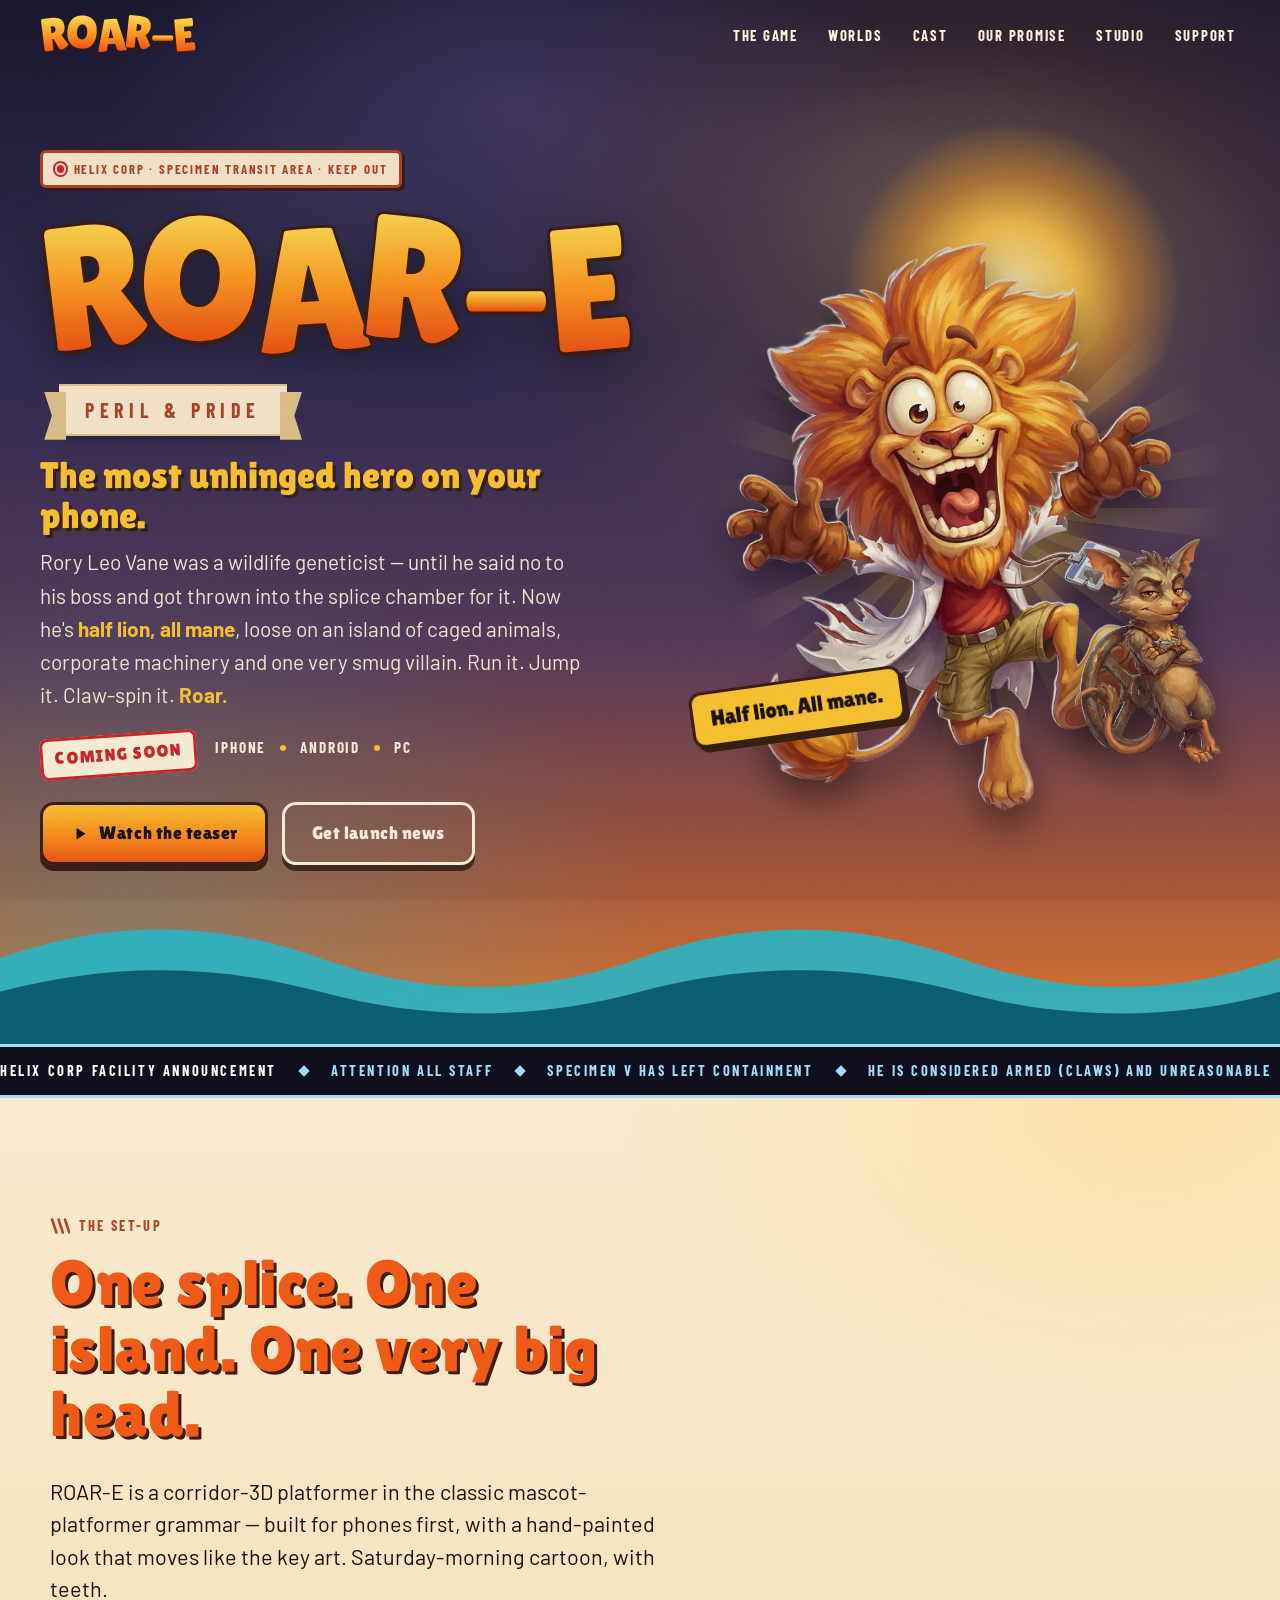
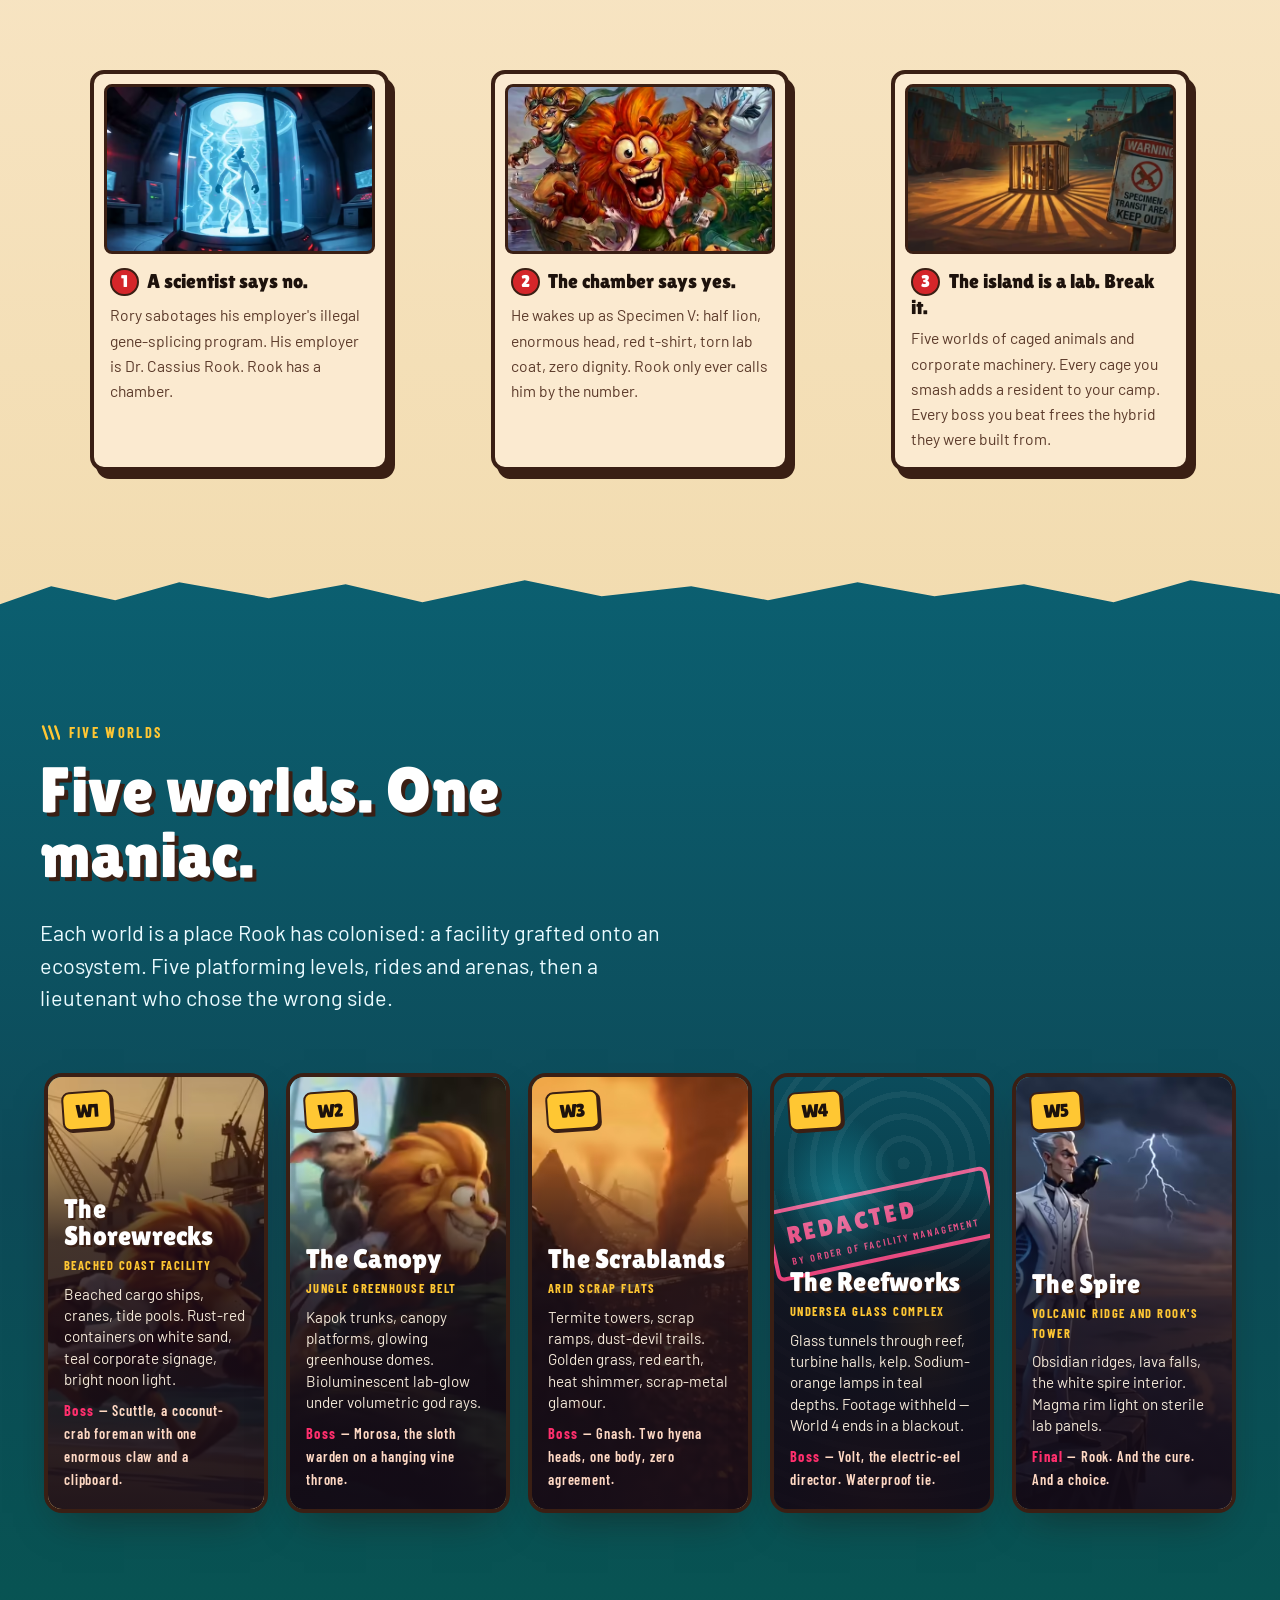
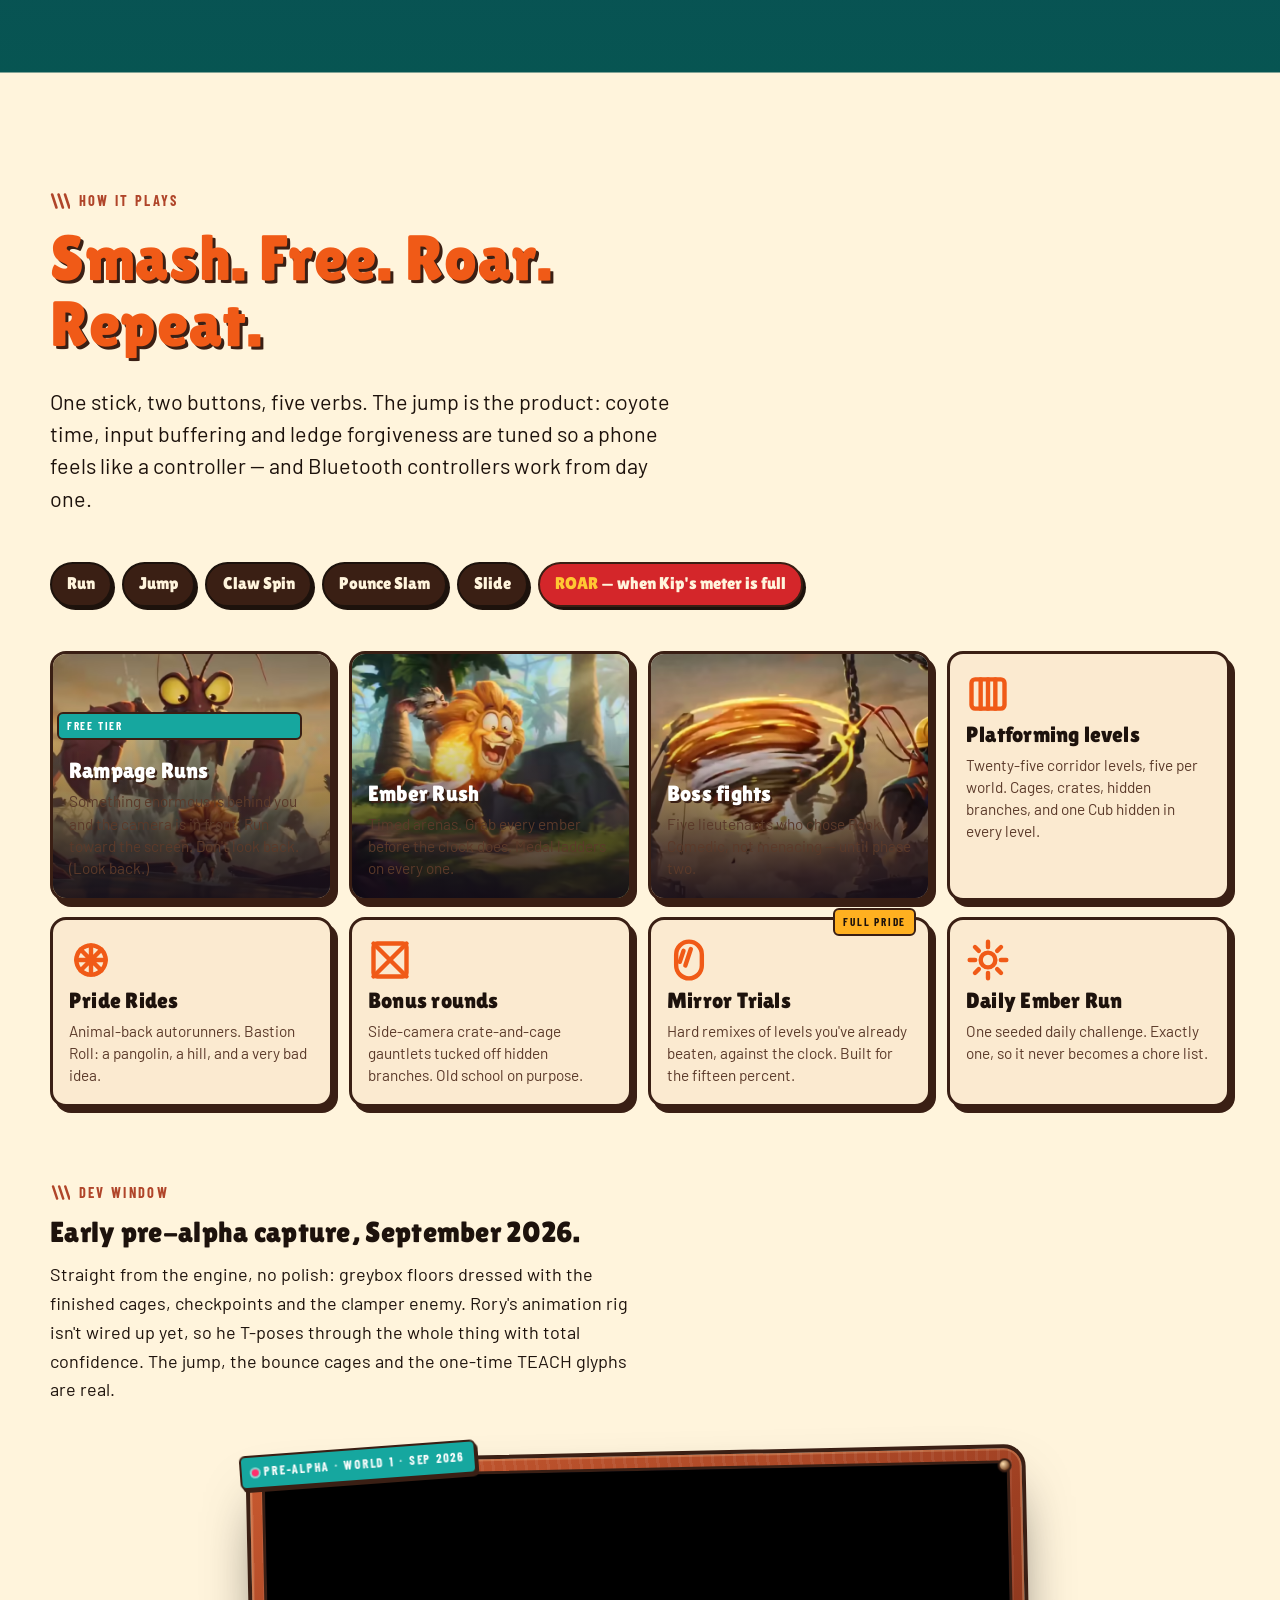
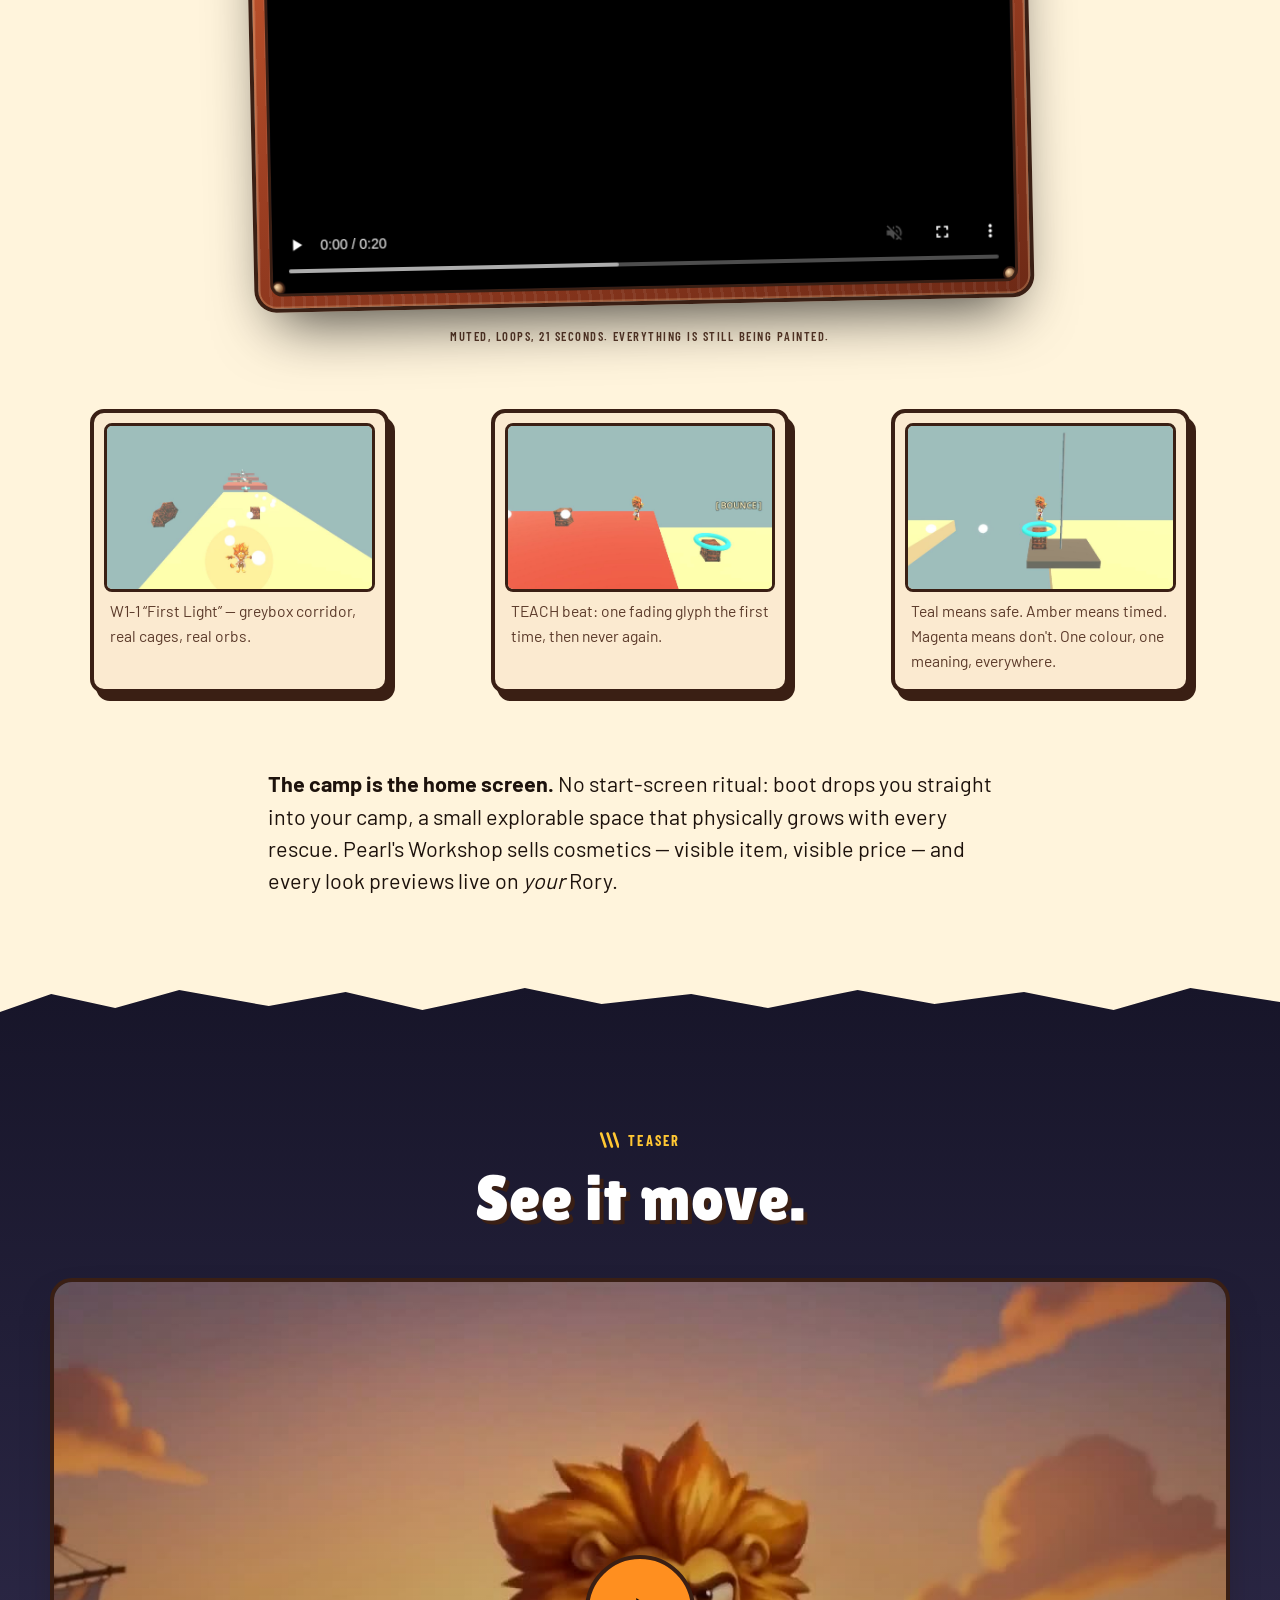
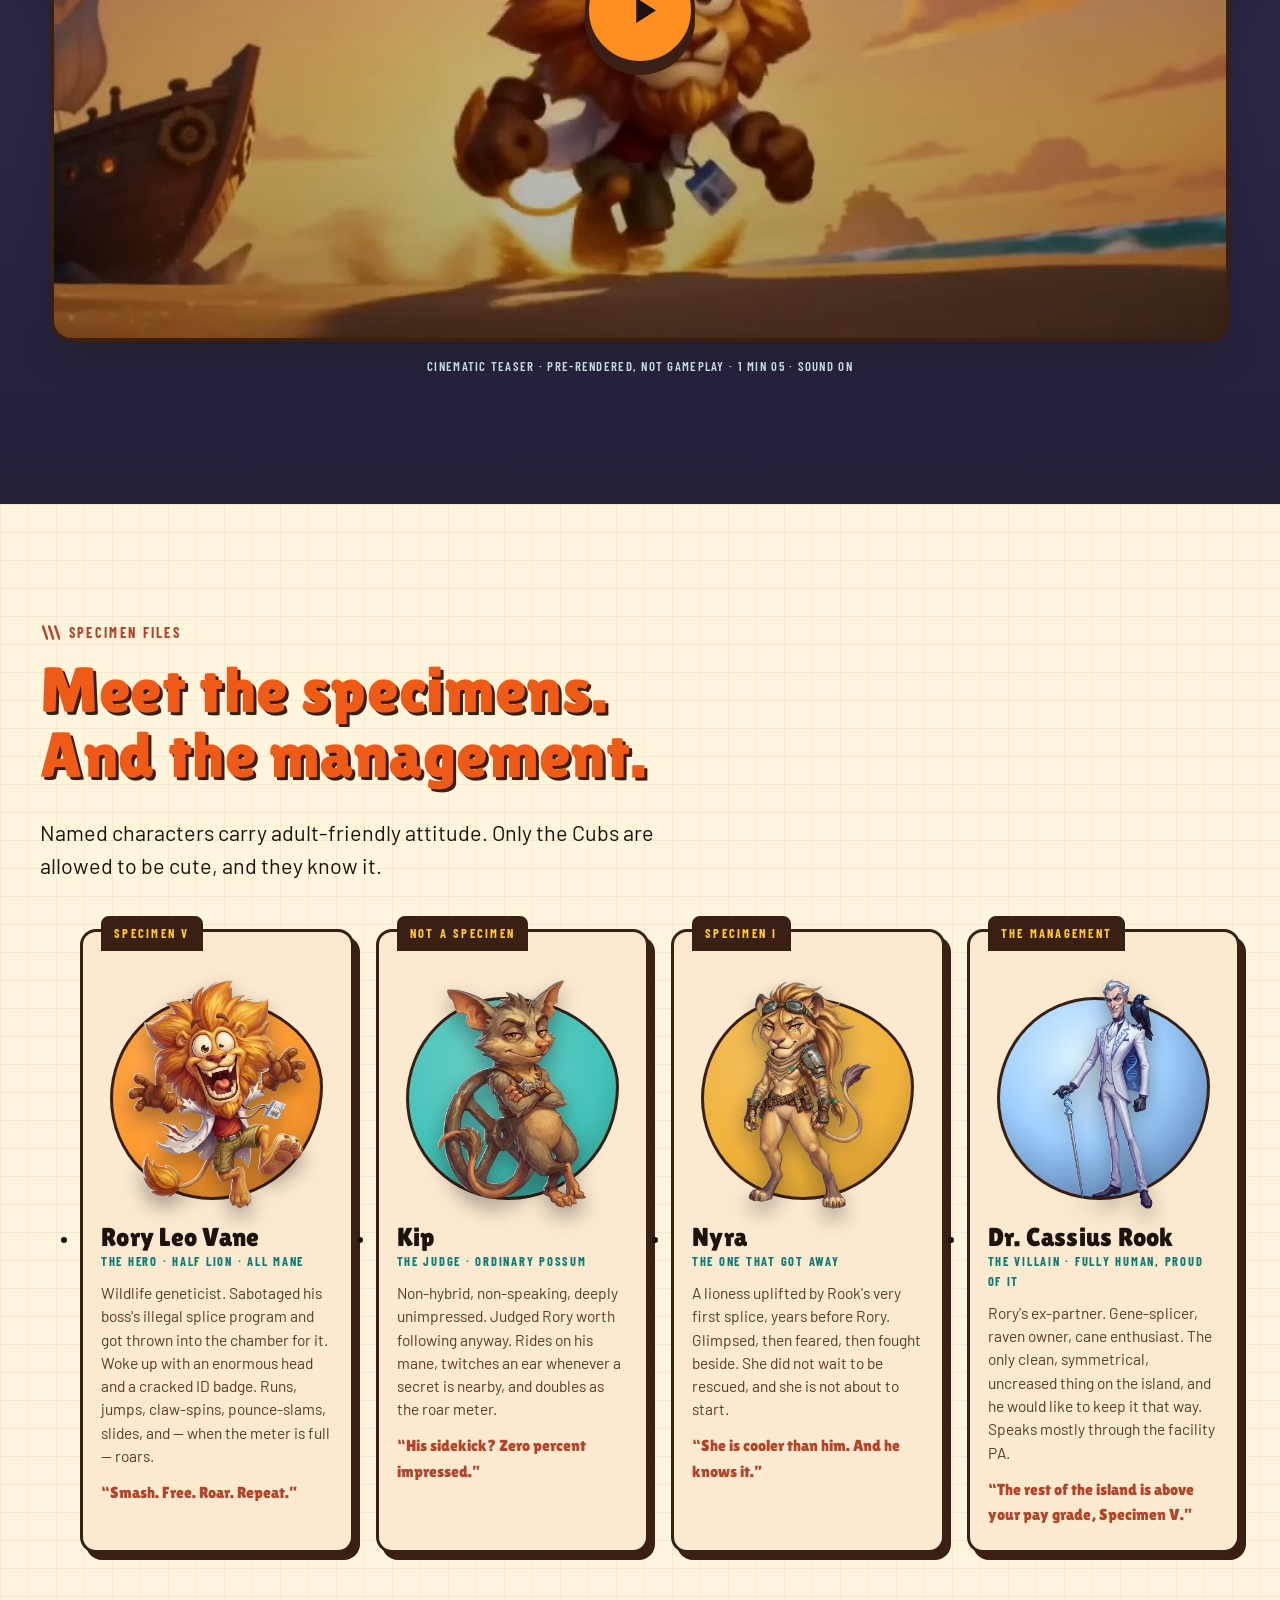
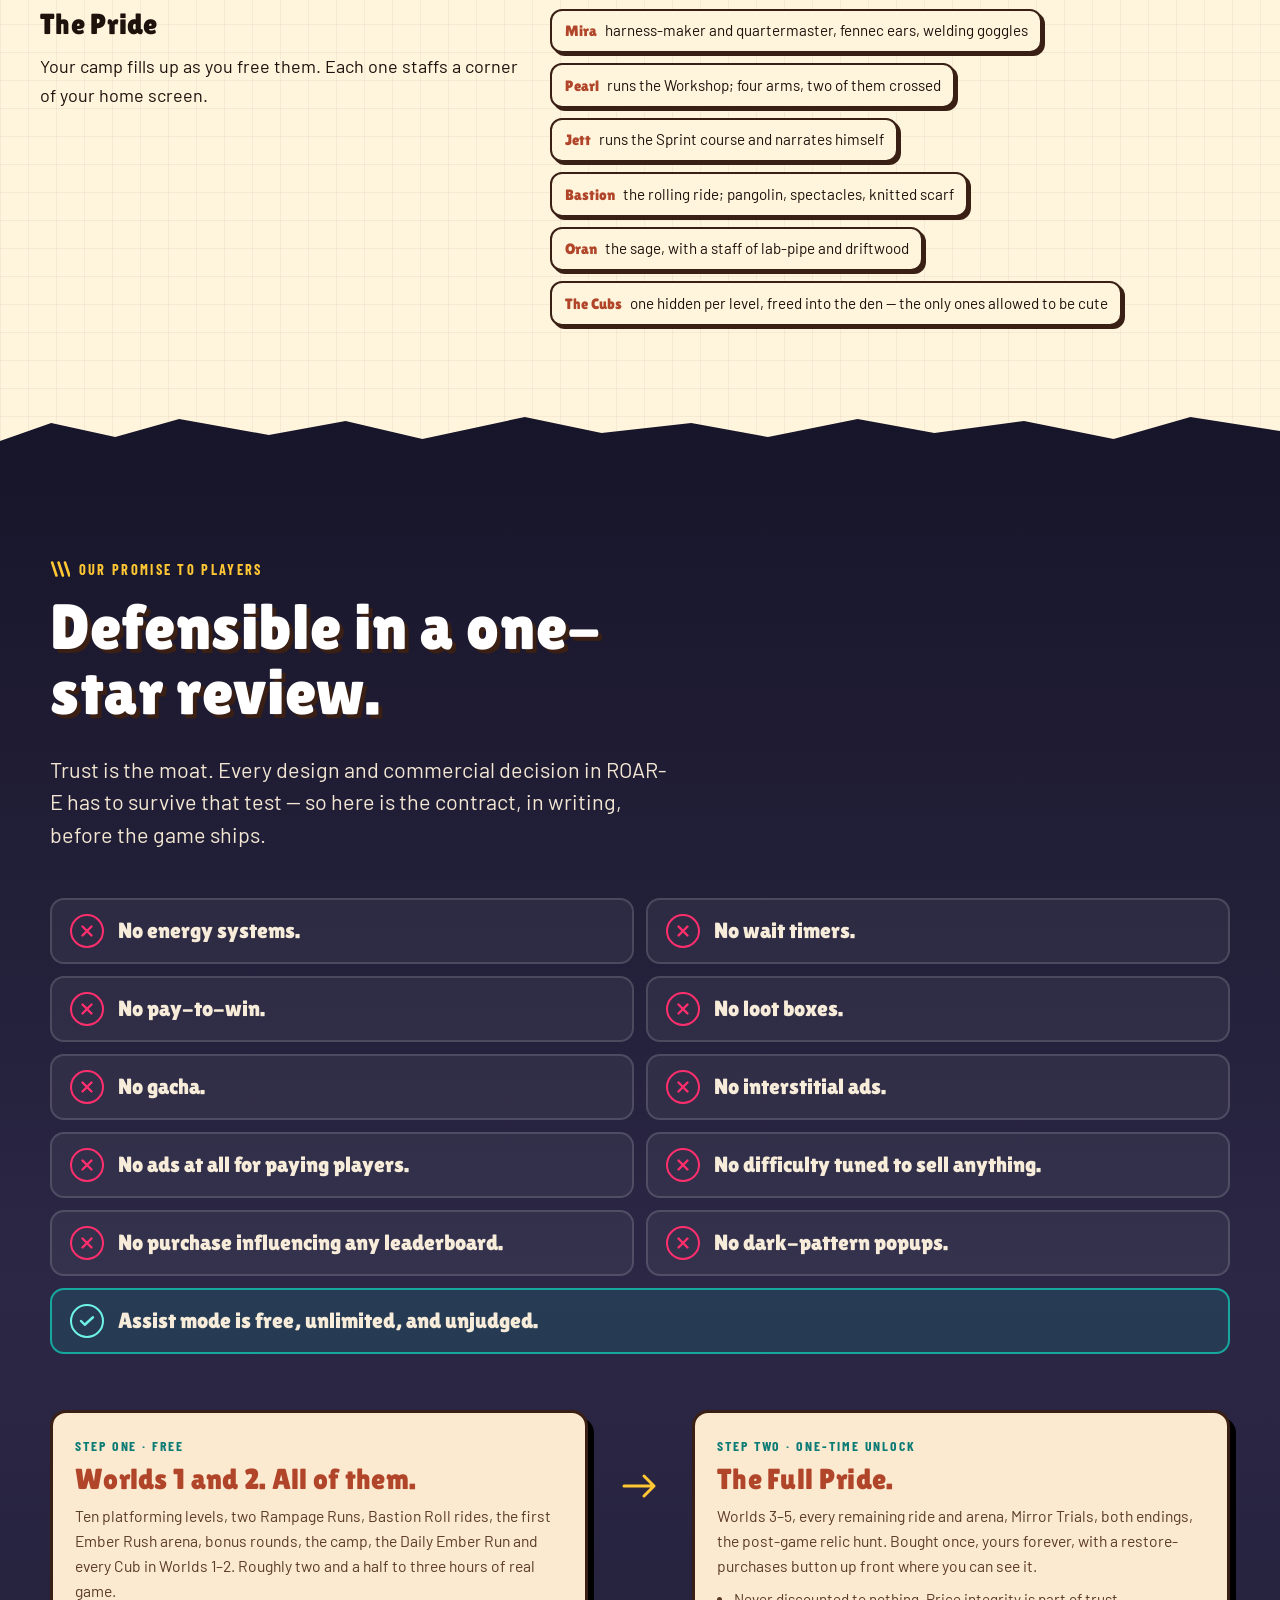
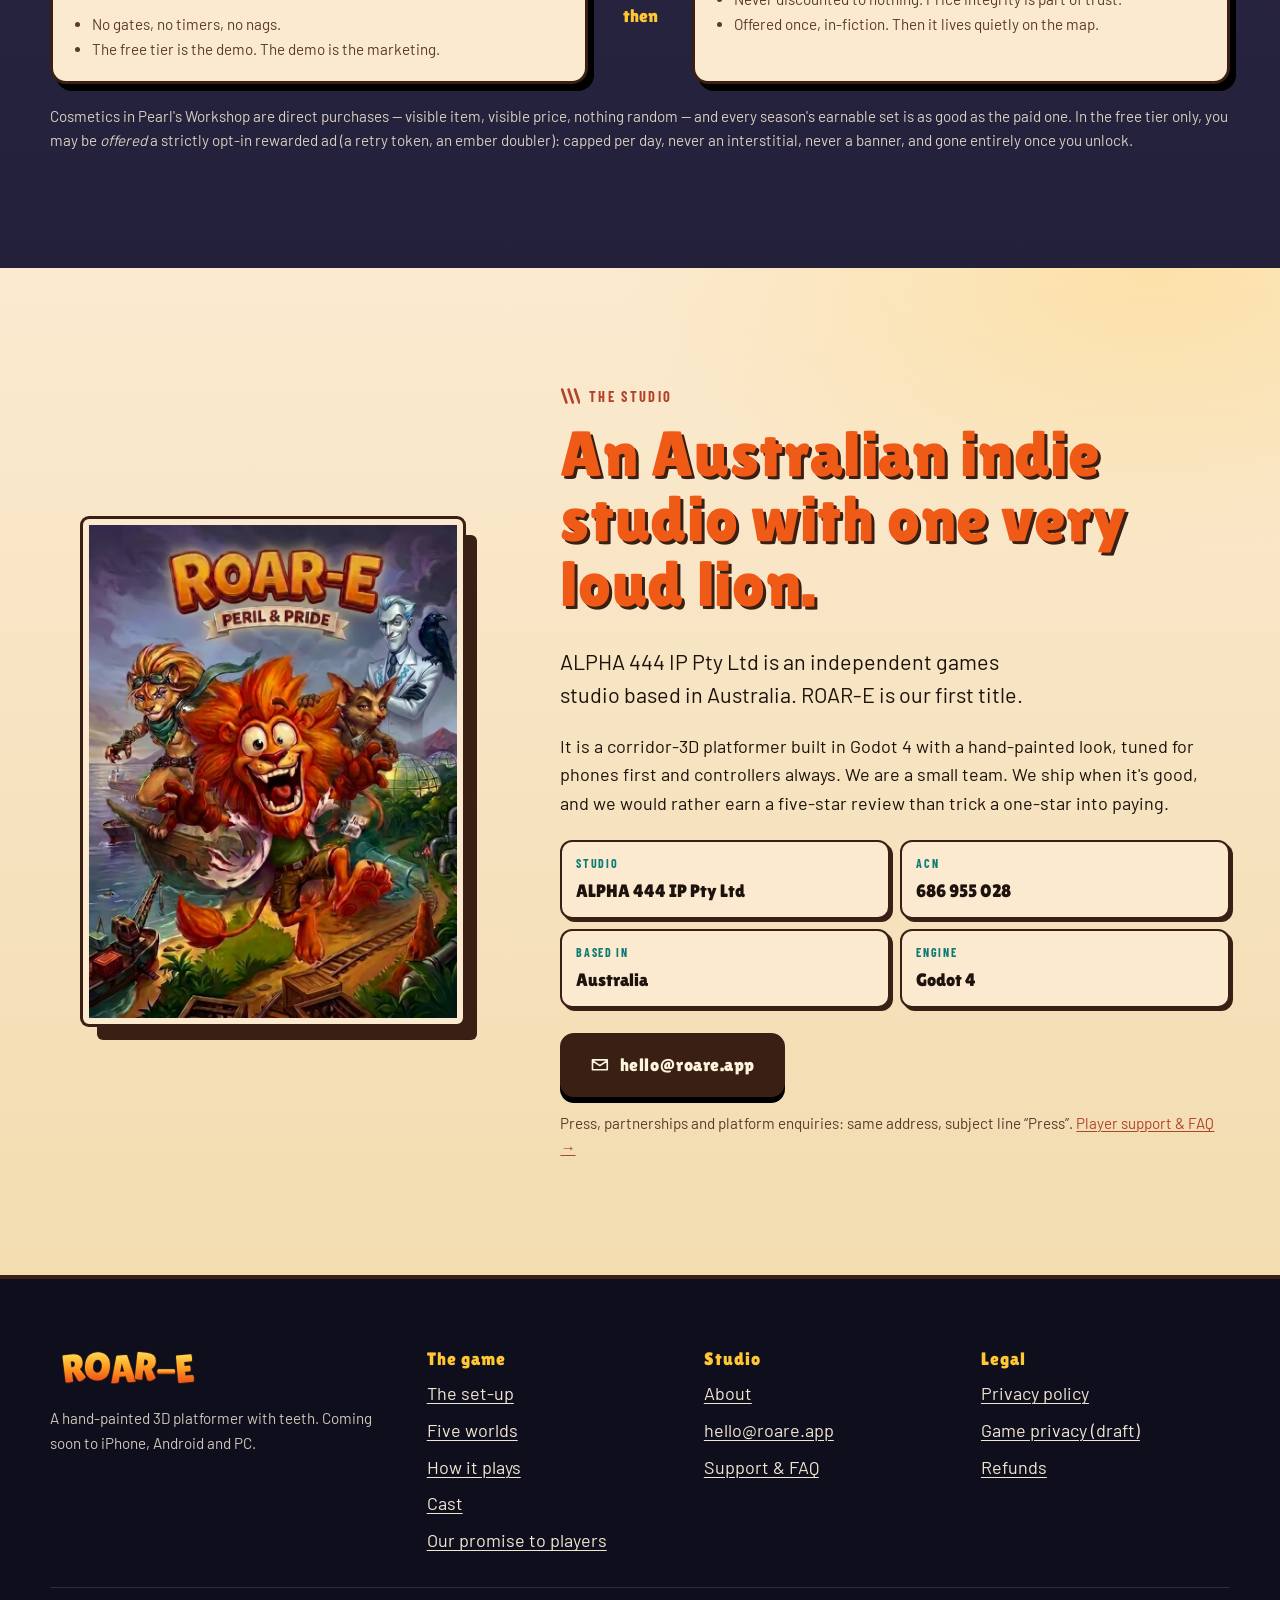
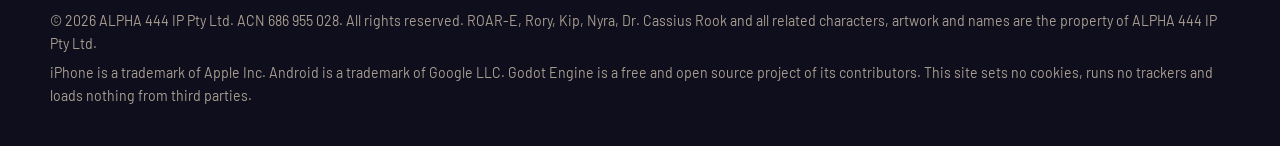
==== commit 037fa1fb: "site: fix layout wrapper class (wrap-wide -> wrap--wide) so the top bar, hero, worlds and cast secti" ====
--- a/index.html
+++ b/index.html
@@ -76,7 +76,7 @@
 </svg>
 
 <header class="top">
-  <div class="wrap-wide top__row">
+  <div class="wrap--wide top__row">
     <a class="brand" href="#main" aria-label="ROAR-E home">
       <svg class="wordmark wordmark--sm" viewBox="0 0 3407 866" role="img" aria-label="ROAR-E"><use href="#wm"/></svg>
     </a>
@@ -99,7 +99,7 @@
 <section class="hero" aria-labelledby="hero-title">
   <div class="hero__clouds" aria-hidden="true"></div>
   <div class="hero__sun" aria-hidden="true"></div>
-  <div class="wrap-wide hero__grid">
+  <div class="wrap--wide hero__grid">
     <div class="hero__copy">
       <p class="sign"><i class="sign__dot" aria-hidden="true"></i>Helix Corp · Specimen transit area · Keep out</p>
       <h1 id="hero-title">
@@ -186,7 +186,7 @@
 
 <!-- ============================== FIVE WORLDS ============================== -->
 <section id="worlds" class="sec sec--sea sec--torn" aria-labelledby="worlds-title">
-  <div class="wrap-wide">
+  <div class="wrap--wide">
     <div class="sec__head" data-reveal>
       <p class="eyebrow">Five worlds</p>
       <h2 id="worlds-title" class="h-pop">Five worlds. One maniac.</h2>
@@ -354,7 +354,7 @@
 
 <!-- ============================== CAST ============================== -->
 <section id="cast" class="sec sec--lab" aria-labelledby="cast-title">
-  <div class="wrap-wide">
+  <div class="wrap--wide">
     <div class="sec__head" data-reveal>
       <p class="eyebrow">Specimen files</p>
       <h2 id="cast-title" class="h-pop">Meet the specimens. And the management.</h2>
--- a/css/site.css
+++ b/css/site.css
@@ -423,9 +423,11 @@
 }
 .mode:hover { transform: translateY(-4px) rotate(-.6deg); }
 .mode--img { color: #fff; overflow: hidden; justify-content: flex-end; min-height: 250px; grid-row: span 1; }
-.mode--img img { position: absolute; inset: 0; width: 100%; height: 100%; object-fit: cover; z-index: 0; }
-.mode--img::after { content: ""; position: absolute; inset: 0; background: linear-gradient(180deg, transparent 20%, rgba(20, 12, 24, .9) 100%); z-index: 1; }
-.mode--img > * { position: relative; z-index: 2; }
+.mode--img > picture { position: absolute; inset: 0; z-index: 0; }
+.mode--img img { position: absolute; inset: 0; width: 100%; height: 100%; object-fit: cover; transition: transform .6s var(--ease-out); }
+.mode--img:hover img { transform: scale(1.05); }
+.mode--img::after { content: ""; position: absolute; inset: 0; background: linear-gradient(180deg, rgba(20, 12, 24, 0) 30%, rgba(20, 12, 24, .88) 100%); z-index: 1; }
+.mode--img > :not(picture) { position: relative; z-index: 2; }
 .mode--img h3 { text-shadow: 2px 2px 0 var(--ink-2); }
 .mode--img p { color: #f3e8d8; }
 .mode__icon { width: 44px; height: 44px; color: var(--mane-2); }
